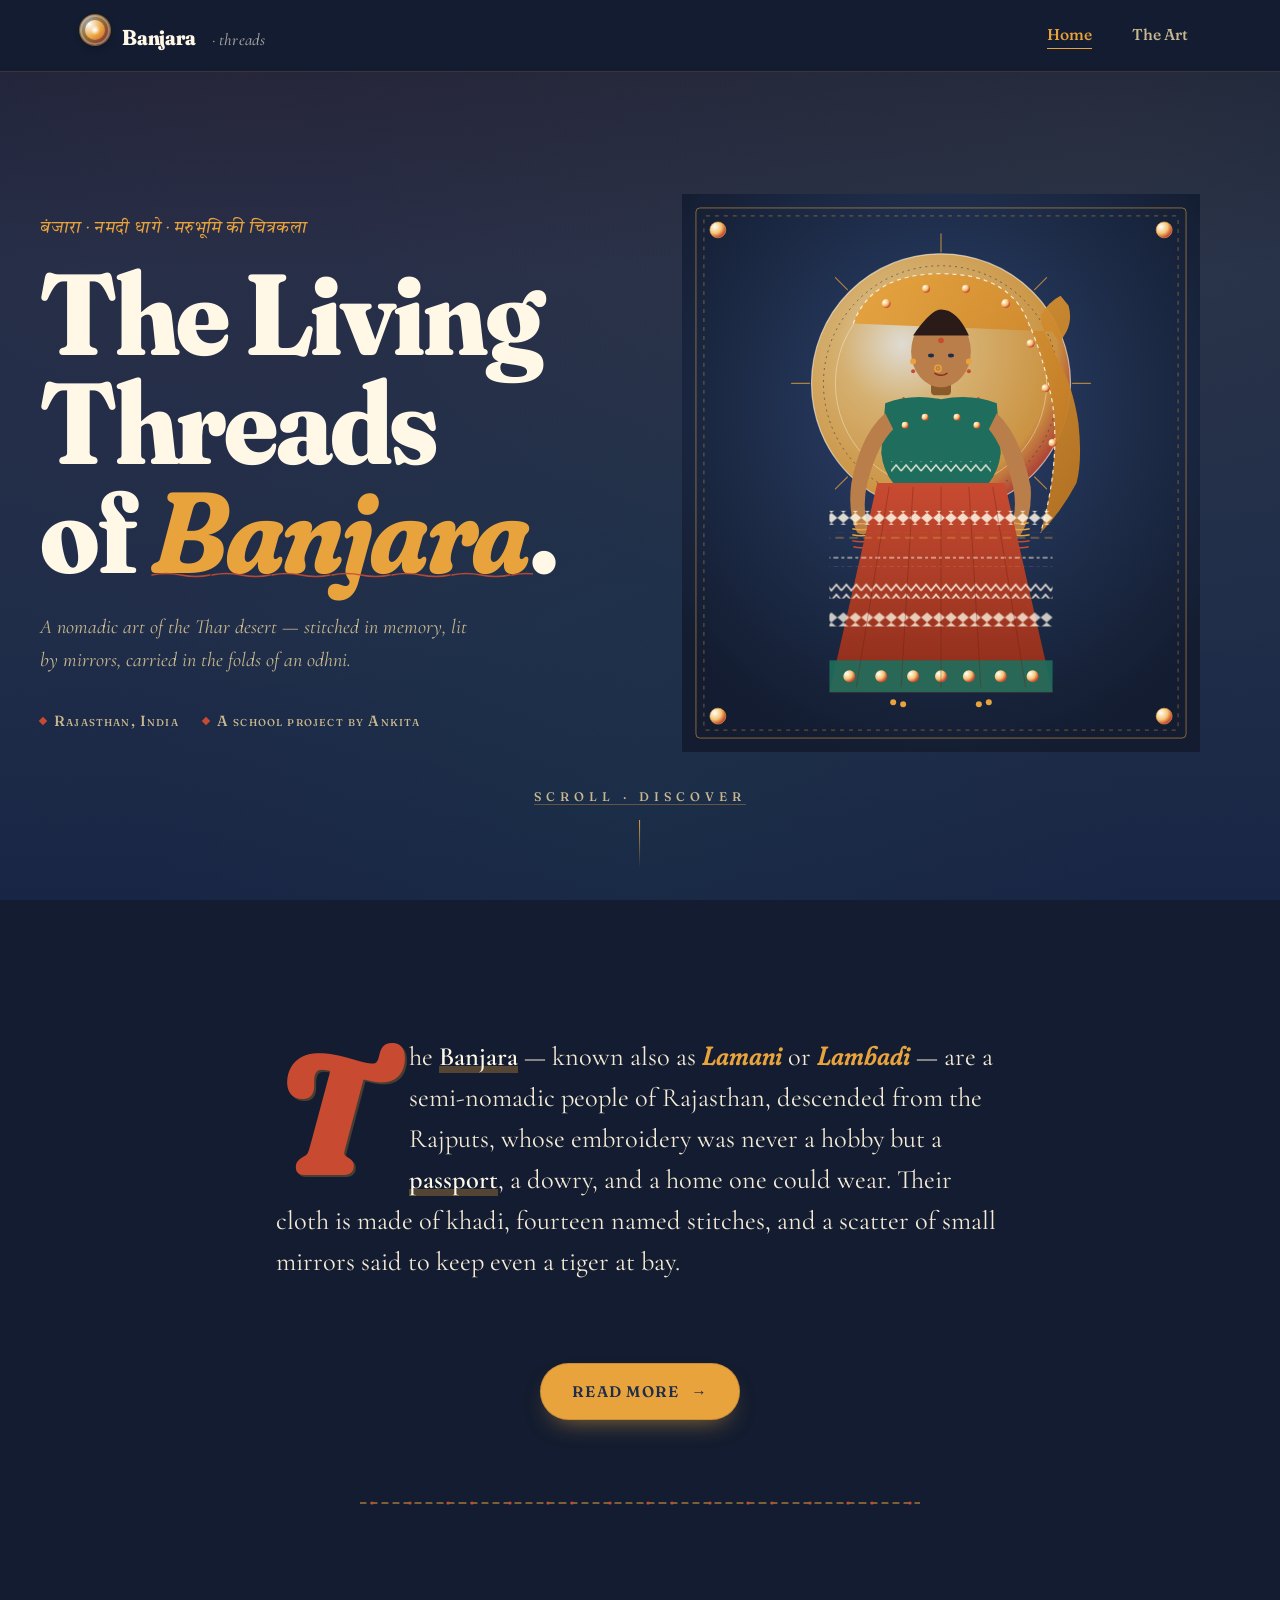
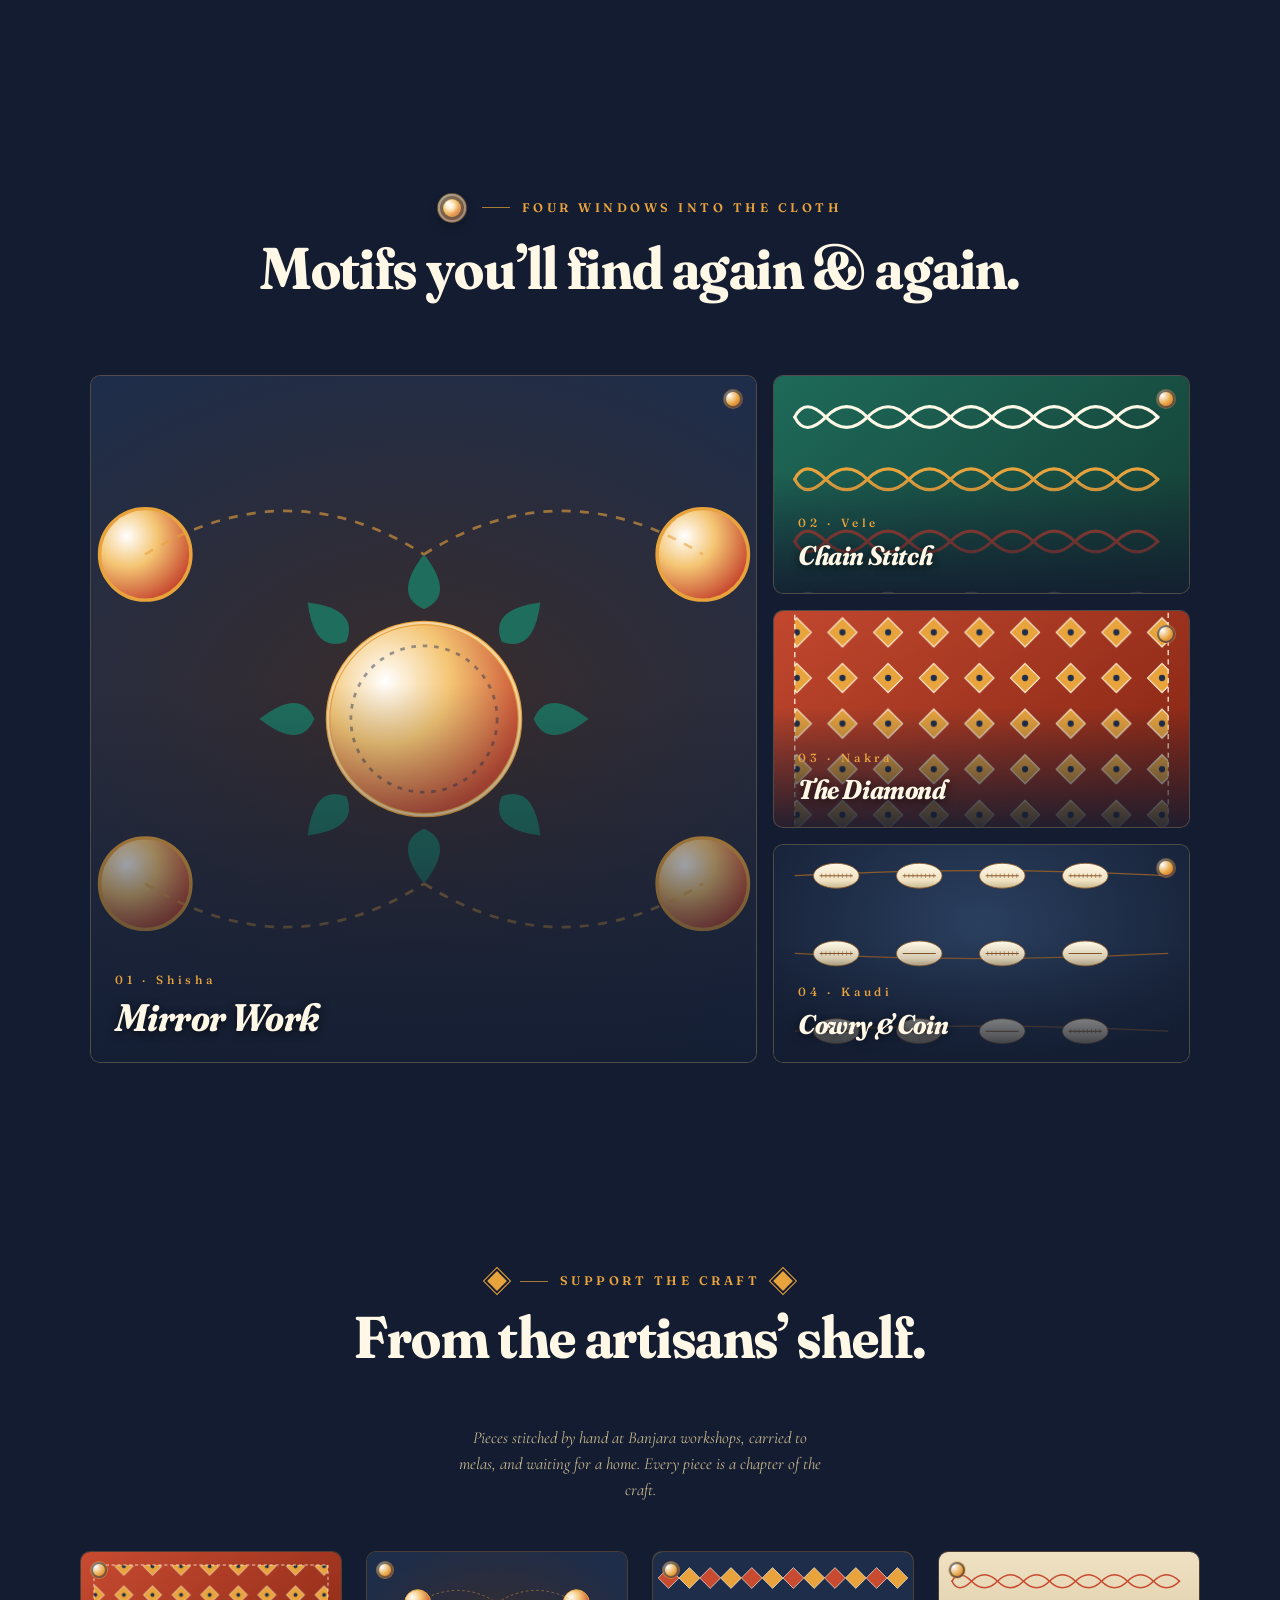
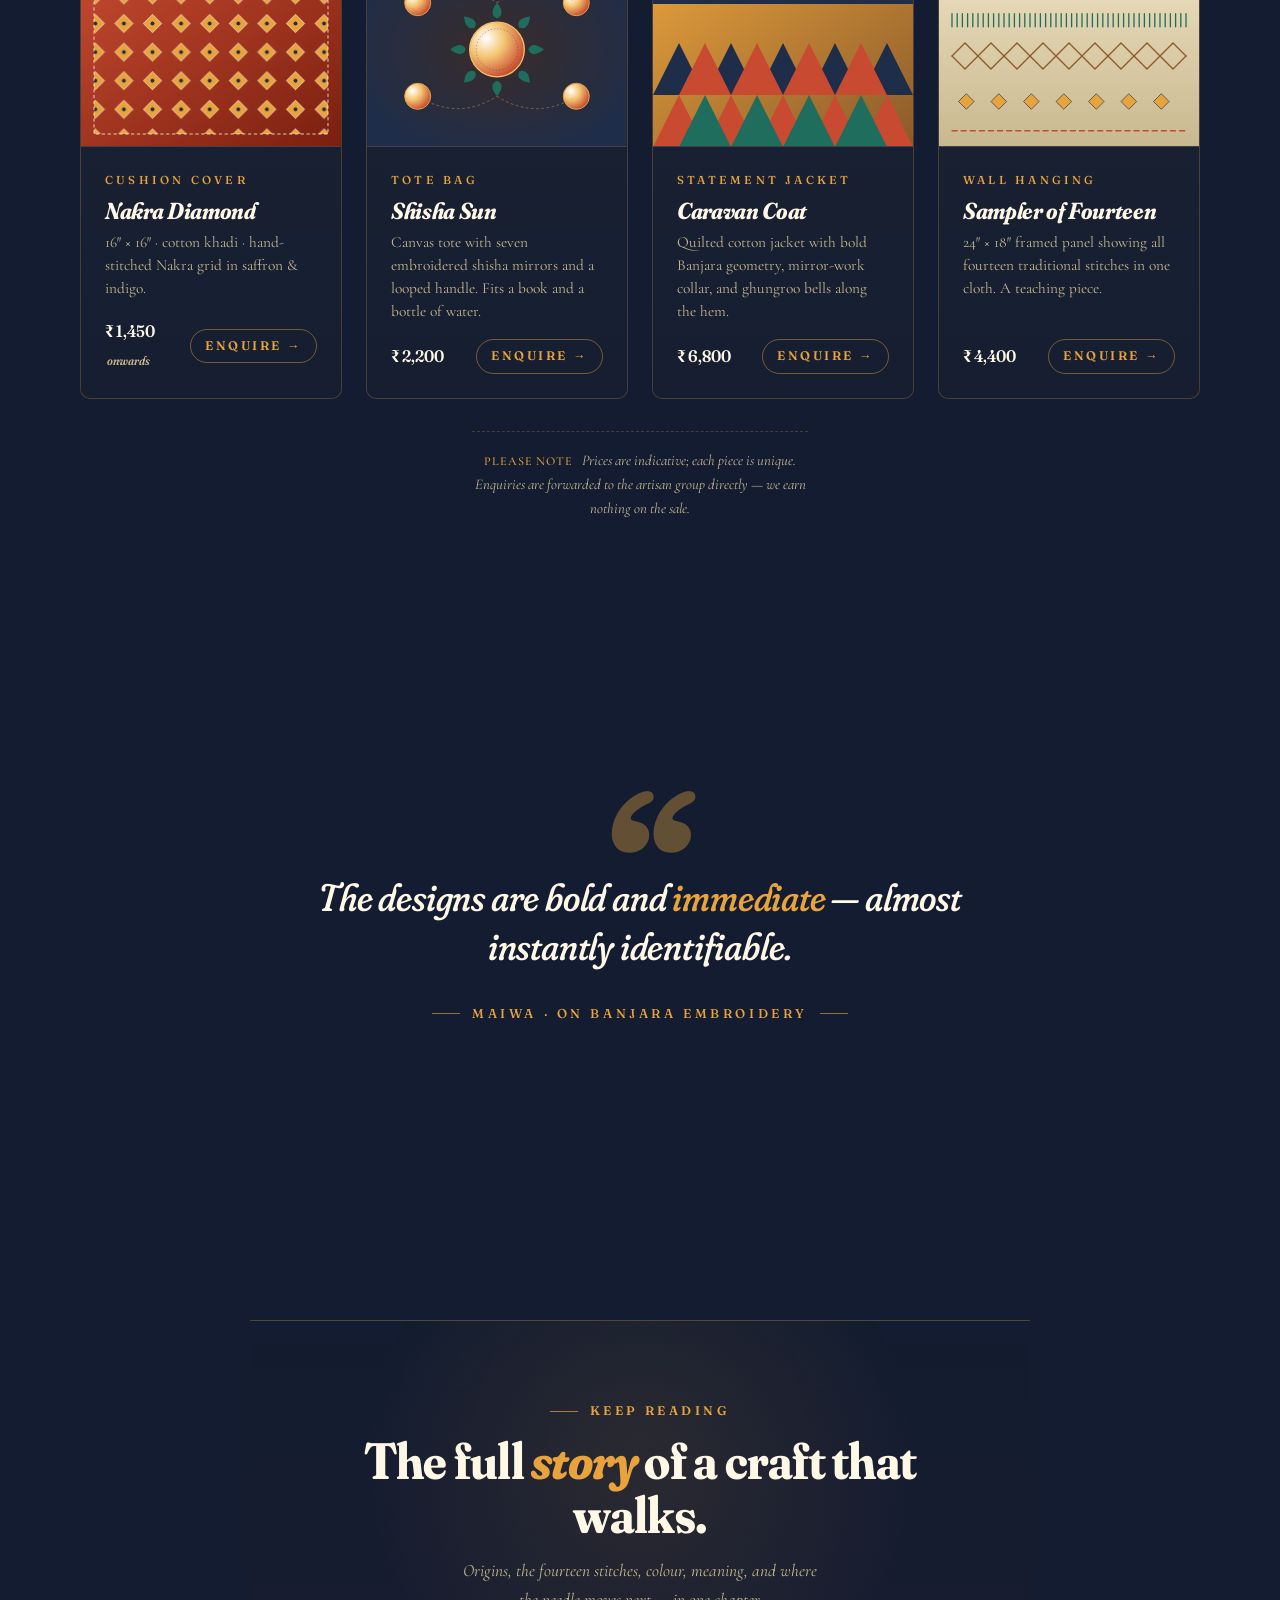
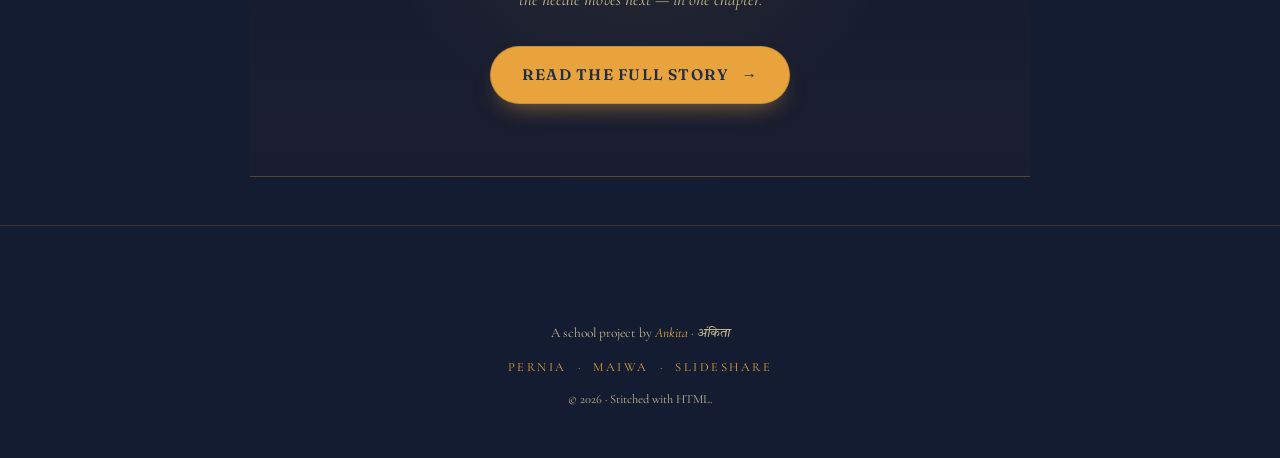
==== index.html @ 88207a47 "Initial Commit after partial project completion" ====
<!DOCTYPE html>
<html lang="en">
<head>
  <meta charset="UTF-8" />
  <meta name="viewport" content="width=device-width, initial-scale=1, viewport-fit=cover" />
  <meta name="description" content="The Living Threads of Banjara — a student study of the traditional embroidery of the nomadic Banjara community of Rajasthan, India." />
  <meta name="theme-color" content="#1e2d4a" />
  <title>The Living Threads of Banjara</title>
  <link rel="preconnect" href="https://fonts.googleapis.com" />
  <link rel="preconnect" href="https://fonts.gstatic.com" crossorigin />
  <link rel="stylesheet" href="styles.css?v=4" />
  <link rel="icon" href="data:image/svg+xml;utf8,<svg xmlns='http://www.w3.org/2000/svg' viewBox='0 0 32 32'><circle cx='16' cy='16' r='14' fill='%23e8a33d' stroke='%23c84b31' stroke-width='2'/><circle cx='13' cy='13' r='3' fill='%23fff8e7'/></svg>" />
</head>
<body>
  <a class="skip-link" href="#main">Skip to content</a>

  <header class="nav" role="banner">
    <div class="container nav__inner">
      <a class="nav__brand" href="index.html" aria-label="Banjara — home">
        <span class="nav__brand-mark" aria-hidden="true"></span>
        <span class="nav__brand-name">Banjara</span><span class="nav__brand-sub">· threads</span>
      </a>
      <ul id="primary-nav" class="nav__list">
        <li><a class="nav__link is-active" href="index.html">Home</a></li>
        <li><a class="nav__link" href="art.html">The Art</a></li>
      </ul>
    </div>
  </header>

  <main id="main">
    <!-- ============== HERO ============== -->
    <section class="hero" aria-labelledby="hero-h1">
      <div class="hero__inner">
        <div class="hero__content">
          <p class="hero__eyebrow hindi">बंजारा · नमदी धागे · मरुभूमि की चित्रकला</p>
          <h1 class="hero__title" id="hero-h1">
            The Living Threads<br/>of <em>Banjara</em>.
          </h1>
          <p class="hero__tagline">
            A nomadic art of the Thar desert &mdash; stitched in memory,
            lit by mirrors, carried in the folds of an odhni.
          </p>
          <div class="hero__meta">
            <span class="hero__meta-item">Rajasthan, India</span>
            <span class="hero__meta-item">A school project by Ankita</span>
          </div>
        </div>
        <figure class="hero__visual" aria-label="A Banjara dancer in traditional ghagra and odhni with mirror-work accents">
          <img src="assets/placeholders/hero-banjara.svg" alt="Stylized illustration of a Banjara woman in traditional dress." width="520" height="560" />
        </figure>
      </div>
      <a class="hero__scroll-cue" href="#lead" aria-label="Scroll to read">
        <span>Scroll · Discover</span>
      </a>
    </section>

    <!-- ============== LEAD PARAGRAPH ============== -->
    <section class="section" id="lead" aria-labelledby="lead-h2">
      <div class="container container--narrow">
        <h2 class="sr-only" id="lead-h2">What is Banjara art?</h2>
        <p class="lead-intro reveal">
          The <strong>Banjara</strong> &mdash; known also as <em>Lamani</em> or
          <em>Lambadi</em> &mdash; are a semi-nomadic people of Rajasthan, descended
          from the Rajputs, whose embroidery was never a hobby but a
          <strong>passport</strong>, a dowry, and a home one could wear. Their cloth is
          made of khadi, fourteen named stitches, and a scatter of small mirrors said
          to keep even a tiger at bay.
        </p>
        <div class="lead-cta reveal" data-reveal-delay="1">
          <a class="btn btn--primary" href="art.html">Read More <span class="btn__arrow">&rarr;</span></a>
        </div>
        <div class="stitch-divider stitch-divider--wide reveal" data-reveal-delay="2" aria-hidden="true"></div>
      </div>
    </section>

    <!-- ============== MOSAIC ============== -->
    <section class="section" aria-labelledby="mosaic-h2">
      <div class="container">
        <div class="section-head reveal" style="text-align:center; margin-inline:auto;">
          <div class="section-head__row" style="justify-content:center;">
            <span class="shisha" aria-hidden="true"></span>
            <span class="kicker">Four windows into the cloth</span>
          </div>
          <h2 id="mosaic-h2" class="display" style="max-width:22ch; margin-inline:auto;">Motifs you&rsquo;ll find again &amp; again.</h2>
        </div>

        <div class="mosaic reveal" data-reveal-delay="1">
          <a class="mosaic__tile mosaic__tile--main" href="art.html#craft" aria-label="Mirror work — read more in The Art">
            <span class="mosaic__corner" aria-hidden="true"></span>
            <img src="assets/placeholders/gallery-mirror.svg" alt="A cluster of shisha mirrors arranged as a flower motif." />
            <div class="mosaic__caption">
              <span class="mosaic__caption-num">01 &middot; Shisha</span>
              <h3 class="mosaic__caption-title">Mirror Work</h3>
            </div>
          </a>
          <a class="mosaic__tile" href="art.html#craft" aria-label="Chain stitch (Vele)">
            <span class="mosaic__corner" aria-hidden="true"></span>
            <img src="assets/placeholders/gallery-chain.svg" alt="Rows of chain stitch in warm colours." />
            <div class="mosaic__caption">
              <span class="mosaic__caption-num">02 &middot; Vele</span>
              <h3 class="mosaic__caption-title">Chain Stitch</h3>
            </div>
          </a>
          <a class="mosaic__tile" href="art.html#craft" aria-label="Nakra diamond">
            <span class="mosaic__corner" aria-hidden="true"></span>
            <img src="assets/placeholders/gallery-nakra.svg" alt="Grid of small diamonds forming the Nakra motif." />
            <div class="mosaic__caption">
              <span class="mosaic__caption-num">03 &middot; Nakra</span>
              <h3 class="mosaic__caption-title">The Diamond</h3>
            </div>
          </a>
          <a class="mosaic__tile" href="art.html#meaning" aria-label="Cowry shells and coins">
            <span class="mosaic__corner" aria-hidden="true"></span>
            <img src="assets/placeholders/gallery-cowry.svg" alt="Cowry shells stitched onto cloth." />
            <div class="mosaic__caption">
              <span class="mosaic__caption-num">04 &middot; Kaudi</span>
              <h3 class="mosaic__caption-title">Cowry &amp; Coin</h3>
            </div>
          </a>
        </div>
      </div>
    </section>

    <!-- ============== MAKERS' SHELF ============== -->
    <section class="section" aria-labelledby="shelf-h2">
      <div class="container">
        <div class="section-head reveal" style="text-align:center; margin-inline:auto;">
          <div class="section-head__row" style="justify-content:center;">
            <span class="nakra" aria-hidden="true"></span>
            <span class="kicker">Support the craft</span>
            <span class="nakra" aria-hidden="true"></span>
          </div>
          <h2 id="shelf-h2" class="display" style="max-width:22ch; margin-inline:auto;">From the artisans&rsquo; shelf.</h2>
          <p class="section-head__sub">
            Pieces stitched by hand at Banjara workshops, carried to melas, and
            waiting for a home. Every piece is a chapter of the craft.
          </p>
        </div>

        <div class="shelf reveal" data-reveal-delay="1">
          <article class="shelf__item">
            <div class="shelf__media">
              <span class="shelf__mirror" aria-hidden="true"></span>
              <img src="assets/placeholders/gallery-nakra.svg" alt="A field of Nakra diamonds on a terracotta ground." loading="lazy" />
            </div>
            <div class="shelf__body">
              <span class="shelf__tag">Cushion Cover</span>
              <h3 class="shelf__title">Nakra Diamond</h3>
              <p class="shelf__desc">16&Prime; &times; 16&Prime; &middot; cotton khadi &middot; hand-stitched Nakra grid in saffron &amp; indigo.</p>
            </div>
            <div class="shelf__foot">
              <span class="shelf__price">&#8377; 1,450 <em>onwards</em></span>
              <a class="shelf__cta" href="mailto:ankita.garg.banjara@example.com?subject=Enquiry%20%C2%B7%20Cushion%20Cover%20%E2%80%94%20Nakra%20Diamond">Enquire &rarr;</a>
            </div>
          </article>

          <article class="shelf__item">
            <div class="shelf__media">
              <span class="shelf__mirror" aria-hidden="true"></span>
              <img src="assets/placeholders/gallery-mirror.svg" alt="A shisha mirror cluster motif." loading="lazy" />
            </div>
            <div class="shelf__body">
              <span class="shelf__tag">Tote Bag</span>
              <h3 class="shelf__title">Shisha Sun</h3>
              <p class="shelf__desc">Canvas tote with seven embroidered shisha mirrors and a looped handle. Fits a book and a bottle of water.</p>
            </div>
            <div class="shelf__foot">
              <span class="shelf__price">&#8377; 2,200</span>
              <a class="shelf__cta" href="mailto:ankita.garg.banjara@example.com?subject=Enquiry%20%C2%B7%20Tote%20Bag%20%E2%80%94%20Shisha%20Sun">Enquire &rarr;</a>
            </div>
          </article>

          <article class="shelf__item">
            <div class="shelf__media">
              <span class="shelf__mirror" aria-hidden="true"></span>
              <img src="assets/placeholders/gallery-geometry.svg" alt="Interlocking geometric patterns in Banjara colors." loading="lazy" />
            </div>
            <div class="shelf__body">
              <span class="shelf__tag">Statement Jacket</span>
              <h3 class="shelf__title">Caravan Coat</h3>
              <p class="shelf__desc">Quilted cotton jacket with bold Banjara geometry, mirror-work collar, and ghungroo bells along the hem.</p>
            </div>
            <div class="shelf__foot">
              <span class="shelf__price">&#8377; 6,800</span>
              <a class="shelf__cta" href="mailto:ankita.garg.banjara@example.com?subject=Enquiry%20%C2%B7%20Jacket%20%E2%80%94%20Caravan%20Coat">Enquire &rarr;</a>
            </div>
          </article>

          <article class="shelf__item">
            <div class="shelf__media">
              <span class="shelf__mirror" aria-hidden="true"></span>
              <img src="assets/placeholders/gallery-stitches.svg" alt="A sampler of traditional stitches on cream cloth." loading="lazy" />
            </div>
            <div class="shelf__body">
              <span class="shelf__tag">Wall Hanging</span>
              <h3 class="shelf__title">Sampler of Fourteen</h3>
              <p class="shelf__desc">24&Prime; &times; 18&Prime; framed panel showing all fourteen traditional stitches in one cloth. A teaching piece.</p>
            </div>
            <div class="shelf__foot">
              <span class="shelf__price">&#8377; 4,400</span>
              <a class="shelf__cta" href="mailto:ankita.garg.banjara@example.com?subject=Enquiry%20%C2%B7%20Wall%20Hanging%20%E2%80%94%20Sampler%20of%20Fourteen">Enquire &rarr;</a>
            </div>
          </article>
        </div>

        <p class="shelf-note reveal" data-reveal-delay="2">
          <strong>Please note</strong> Prices are indicative; each piece is unique.
          Enquiries are forwarded to the artisan group directly &mdash; we earn nothing
          on the sale.
        </p>
      </div>
    </section>

    <!-- ============== FEATURE QUOTE ============== -->
    <section class="section section--sm" aria-hidden="false">
      <div class="container container--narrow">
        <div class="feature-quote reveal">
          <p class="feature-quote__text">
            The designs are bold and <em>immediate</em> &mdash; almost instantly identifiable.
          </p>
          <span class="feature-quote__cite">Maiwa &middot; on Banjara embroidery</span>
        </div>
      </div>
    </section>

    <!-- ============== CTA BAND ============== -->
    <section aria-labelledby="cta-h2">
      <div class="container container--narrow">
        <div class="cta-band reveal">
          <span class="kicker" style="justify-content:center;">Keep reading</span>
          <h2 id="cta-h2" class="cta-band__title">The full <em>story</em> of a craft that walks.</h2>
          <p class="cta-band__text">
            Origins, the fourteen stitches, colour, meaning, and where the
            needle moves next &mdash; in one chapter.
          </p>
          <a class="btn btn--primary" href="art.html">Read the full story <span class="btn__arrow">&rarr;</span></a>
        </div>
      </div>
    </section>
  </main>

  <!-- ============== FOOTER ============== -->
  <footer class="footer" role="contentinfo">
    <div class="container">
      <div class="footer__bottom" style="flex-direction:column; gap: var(--space-3); border-top:0; padding-top: var(--space-5); text-align:center;">
        <span>
          A school project by <em>Ankita</em> &middot; <span class="hindi">अंकिता</span>
        </span>
        <span style="font-size:.78rem; letter-spacing:.2em; text-transform:uppercase; color: var(--saffron);">
          <a href="https://www.perniaspopupshop.com/encyclopedia/rajasthan/banjara-embroidery" target="_blank" rel="noopener noreferrer" style="text-decoration:none;">Pernia</a>
          &nbsp;·&nbsp;
          <a href="https://maiwa.com/pages/banjara-embroidery" target="_blank" rel="noopener noreferrer" style="text-decoration:none;">Maiwa</a>
          &nbsp;·&nbsp;
          <a href="https://www.slideshare.net/slideshow/banjara-embroidery-of-india-rajasthan/266713068" target="_blank" rel="noopener noreferrer" style="text-decoration:none;">SlideShare</a>
        </span>
        <span style="color: var(--ink-on-dark-muted); font-size:.78rem;">
          &copy; <span data-year>2026</span> &middot; Stitched with HTML.
        </span>
      </div>
    </div>
  </footer>

  <script src="script.js" defer></script>
</body>
</html>
---- styles.css ----
/* ============================================================
   Banjara Art Showcase — Shared Stylesheet
   Aesthetic: Indian textile editorial magazine
   Palette: warm indigo base + terracotta / saffron / emerald / mirror
   Type: Fraunces (display) · Cormorant Garamond (body) · Tiro Devanagari Hindi (accent)
   ============================================================ */

@import url("https://fonts.googleapis.com/css2?family=Fraunces:ital,opsz,wght,SOFT@0,9..144,300..900,0..100;1,9..144,400..900,0..100&family=Cormorant+Garamond:ital,wght@0,400;0,500;0,600;0,700;1,400;1,500&family=Tiro+Devanagari+Hindi:ital@0;1&display=swap");

/* ---------- 1. Design tokens ---------- */
:root {
  /* Palette */
  --ink-indigo: #1e2d4a;
  --ink-indigo-deep: #131c30;
  --ink-brown: #3a1f1a;
  --paper: #f4ead5;
  --paper-warm: #efe1c2;
  --paper-faded: #d9cca9;
  --terracotta: #c84b31;
  --terracotta-deep: #9e3521;
  --saffron: #e8a33d;
  --saffron-soft: #f4c573;
  --emerald: #1f6e5d;
  --emerald-soft: #3a8d7b;
  --ochre: #8b5a2b;
  --mirror: #fff8e7;
  --mirror-shine: #ffffff;

  /* Text */
  --ink-on-dark: #f4ead5;
  --ink-on-dark-muted: #c8b88f;
  --ink-on-light: #1e2d4a;
  --ink-on-light-muted: #5b6278;

  /* Rhythm */
  --space-1: 0.25rem;
  --space-2: 0.5rem;
  --space-3: 0.75rem;
  --space-4: 1rem;
  --space-5: 1.5rem;
  --space-6: 2rem;
  --space-7: 3rem;
  --space-8: 4.5rem;
  --space-9: 6.5rem;
  --space-10: 9rem;

  /* Radii + shadows */
  --radius-sm: 4px;
  --radius-md: 10px;
  --radius-lg: 22px;
  --shadow-paper: 0 1px 0 rgba(30, 45, 74, 0.08), 0 24px 48px -28px rgba(19, 28, 48, 0.55);
  --shadow-lift: 0 12px 28px -16px rgba(19, 28, 48, 0.8), 0 2px 0 rgba(232, 163, 61, 0.25);

  /* Type scale — editorial, generous */
  --fs-mono: 0.78rem;
  --fs-small: 0.92rem;
  --fs-body: 1.08rem;
  --fs-lead: 1.25rem;
  --fs-h5: 1.15rem;
  --fs-h4: 1.5rem;
  --fs-h3: 2rem;
  --fs-h2: clamp(2.4rem, 4.6vw, 4rem);
  --fs-h1: clamp(3.4rem, 9vw, 8rem);

  /* Motion */
  --ease-out: cubic-bezier(0.2, 0.7, 0.2, 1);
  --ease-in-out: cubic-bezier(0.65, 0, 0.35, 1);

  --nav-h: 72px;
}

/* ---------- 2. Reset + base ---------- */
*, *::before, *::after { box-sizing: border-box; }

html {
  scroll-behavior: smooth;
  scroll-padding-top: calc(var(--nav-h) + 16px);
  -webkit-font-smoothing: antialiased;
  -moz-osx-font-smoothing: grayscale;
  text-rendering: optimizeLegibility;
}

body {
  margin: 0;
  font-family: "Cormorant Garamond", "Iowan Old Style", Georgia, serif;
  font-size: var(--fs-body);
  line-height: 1.65;
  color: var(--ink-on-dark);
  background: var(--ink-indigo-deep);
  overflow-x: hidden;
  position: relative;
}

/* Textured paper backdrop using layered gradients + noise via SVG data-uri */
body::before {
  content: "";
  position: fixed;
  inset: 0;
  z-index: -2;
  background:
    radial-gradient(ellipse at 20% 0%, rgba(200, 75, 49, 0.09), transparent 55%),
    radial-gradient(ellipse at 85% 15%, rgba(232, 163, 61, 0.07), transparent 50%),
    radial-gradient(ellipse at 50% 90%, rgba(31, 110, 93, 0.08), transparent 55%),
    linear-gradient(180deg, #141f37 0%, #1e2d4a 30%, #1e2d4a 70%, #182545 100%);
  pointer-events: none;
}

body::after {
  content: "";
  position: fixed;
  inset: 0;
  z-index: -1;
  opacity: 0.55;
  pointer-events: none;
  background-image: url("data:image/svg+xml;utf8,<svg xmlns='http://www.w3.org/2000/svg' width='260' height='260'><filter id='n'><feTurbulence type='fractalNoise' baseFrequency='0.9' numOctaves='2' stitchTiles='stitch'/><feColorMatrix values='0 0 0 0 0.25  0 0 0 0 0.2  0 0 0 0 0.15  0 0 0 0.35 0'/></filter><rect width='100%25' height='100%25' filter='url(%23n)'/></svg>");
  mix-blend-mode: overlay;
}

img, svg { display: block; max-width: 100%; height: auto; }

a {
  color: inherit;
  text-decoration-thickness: 1px;
  text-underline-offset: 3px;
  text-decoration-color: rgba(232, 163, 61, 0.35);
  transition: color 220ms var(--ease-out), text-decoration-color 220ms var(--ease-out);
}
a:hover { color: var(--saffron); text-decoration-color: var(--saffron); }

button { font: inherit; cursor: pointer; border: 0; background: transparent; color: inherit; }

:focus-visible {
  outline: 2px solid var(--saffron);
  outline-offset: 3px;
  border-radius: 2px;
}

::selection { background: var(--saffron); color: var(--ink-indigo); }

/* ---------- 3. Type utilities ---------- */
.display {
  font-family: "Fraunces", "Playfair Display", Georgia, serif;
  font-optical-sizing: auto;
  font-variation-settings: "SOFT" 60, "opsz" 144;
  line-height: 1.02;
  letter-spacing: -0.01em;
  font-weight: 700;
}
.display--italic { font-style: italic; font-variation-settings: "SOFT" 100, "opsz" 144; }

.hindi {
  font-family: "Tiro Devanagari Hindi", "Cormorant Garamond", serif;
  font-style: italic;
  font-weight: 400;
}

.kicker {
  font-family: "Fraunces", serif;
  font-variation-settings: "SOFT" 20, "opsz" 20, "wght" 600;
  font-size: var(--fs-mono);
  letter-spacing: 0.28em;
  text-transform: uppercase;
  color: var(--saffron);
  display: inline-flex;
  align-items: center;
  gap: var(--space-3);
}
.kicker::before {
  content: "";
  display: inline-block;
  width: 28px;
  height: 1px;
  background: currentColor;
  opacity: 0.7;
}

.lead {
  font-size: var(--fs-lead);
  line-height: 1.55;
  color: var(--ink-on-dark);
  font-weight: 400;
  font-style: italic;
}

h1, h2, h3, h4, h5 {
  font-family: "Fraunces", serif;
  font-optical-sizing: auto;
  font-variation-settings: "SOFT" 60, "opsz" 144;
  font-weight: 700;
  line-height: 1.08;
  margin: 0 0 0.5em;
  letter-spacing: -0.015em;
  color: var(--mirror);
}
h1 { font-size: var(--fs-h1); }
h2 { font-size: var(--fs-h2); }
h3 { font-size: var(--fs-h3); }
h4 { font-size: var(--fs-h4); font-weight: 600; letter-spacing: 0; }
h5 { font-size: var(--fs-h5); font-weight: 600; font-style: italic; color: var(--saffron); }

p { margin: 0 0 1em; }
p + p { text-indent: 0; }

/* Drop cap for first paragraph of prose */
.prose > p:first-of-type::first-letter {
  font-family: "Fraunces", serif;
  font-variation-settings: "SOFT" 100, "opsz" 144, "wght" 900;
  font-size: 4.6em;
  float: left;
  line-height: 0.88;
  padding: 0.06em 0.12em 0 0;
  color: var(--terracotta);
}

blockquote {
  margin: var(--space-6) 0;
  padding: var(--space-4) var(--space-6);
  border-left: 2px solid var(--saffron);
  font-family: "Fraunces", serif;
  font-style: italic;
  font-variation-settings: "SOFT" 100, "opsz" 144;
  font-size: var(--fs-lead);
  color: var(--mirror);
}

/* ---------- 4. Layout primitives ---------- */
.container {
  width: 100%;
  max-width: 1200px;
  margin: 0 auto;
  padding: 0 clamp(1.25rem, 4vw, 2.5rem);
}
.container--narrow { max-width: 860px; }
.container--wide { max-width: 1380px; }

.section {
  padding: var(--space-9) 0;
  position: relative;
}
.section--lg { padding: var(--space-10) 0; }
.section--sm { padding: var(--space-8) 0; }

.grid {
  display: grid;
  gap: var(--space-6);
}
.grid-2 { grid-template-columns: repeat(2, 1fr); }
.grid-3 { grid-template-columns: repeat(3, 1fr); }
.grid-4 { grid-template-columns: repeat(4, 1fr); }

/* ---------- 5. Navigation ---------- */
.nav {
  position: fixed;
  top: 0; left: 0; right: 0;
  height: var(--nav-h);
  z-index: 80;
  display: flex;
  align-items: center;
  background: #131c30;
  border-bottom: 1px solid rgba(232, 163, 61, 0.18);
  transition: border-color 260ms var(--ease-out), box-shadow 260ms var(--ease-out);
}
.nav.is-scrolled {
  border-bottom-color: rgba(232, 163, 61, 0.32);
  box-shadow: 0 6px 18px -10px rgba(0, 0, 0, 0.6);
}
.nav__brand, .nav__list { white-space: nowrap; }

.nav__inner {
  display: flex;
  align-items: center;
  justify-content: space-between;
  gap: var(--space-5);
  width: 100%;
}

.nav__brand {
  display: inline-flex;
  align-items: baseline;
  gap: var(--space-3);
  text-decoration: none;
  color: var(--mirror);
  font-size: 1.35rem;
}
.nav__brand-name {
  font-family: "Fraunces", "Playfair Display", Georgia, serif;
  font-variation-settings: "SOFT" 60, "opsz" 144, "wght" 800;
  font-weight: 800;
  letter-spacing: -0.01em;
}
.nav__brand-sub {
  font-family: "Cormorant Garamond", "Iowan Old Style", Georgia, serif;
  font-style: italic;
  font-weight: 500;
  font-size: 0.78em;
  opacity: 0.6;
  letter-spacing: 0.01em;
  margin-left: 0.25em;
}
@media (max-width: 640px) {
  :root { --nav-h: 60px; }
  .nav__brand-sub { display: none; }
  .nav__brand { font-size: 1.1rem; gap: var(--space-2); }
  .nav__brand-mark { width: 24px; height: 24px; }
  .nav__list { gap: var(--space-2); }
  .nav__link { padding: var(--space-2); font-size: 0.9rem; }
}
.nav__brand-mark {
  width: 30px; height: 30px;
  border-radius: 50%;
  background: radial-gradient(circle at 30% 30%, var(--mirror-shine) 0%, var(--saffron) 45%, var(--terracotta) 80%);
  box-shadow:
    inset 0 0 0 2px rgba(255, 248, 231, 0.3),
    inset 0 0 0 5px rgba(19, 28, 48, 0.4),
    0 0 0 1px rgba(232, 163, 61, 0.5),
    0 4px 10px -4px rgba(0, 0, 0, 0.5);
  position: relative;
}
.nav__brand-mark::after {
  content: "";
  position: absolute;
  inset: 10px;
  border-radius: 50%;
  background: radial-gradient(circle, var(--mirror-shine), transparent 70%);
}

.nav__list {
  list-style: none;
  margin: 0;
  padding: 0;
  display: flex;
  gap: var(--space-4);
  align-items: center;
}
.nav__link {
  position: relative;
  padding: var(--space-2) var(--space-3);
  font-family: "Fraunces", serif;
  font-variation-settings: "SOFT" 30, "opsz" 20, "wght" 500;
  font-size: 0.98rem;
  color: var(--ink-on-dark-muted);
  text-decoration: none;
  transition: color 220ms var(--ease-out);
}
.nav__link::after {
  content: "";
  position: absolute;
  left: 12px; right: 12px; bottom: 3px;
  height: 1px;
  background: currentColor;
  transform: scaleX(0);
  transform-origin: left;
  transition: transform 260ms var(--ease-out);
}
.nav__link:hover, .nav__link.is-active { color: var(--mirror); }
.nav__link:hover::after, .nav__link.is-active::after { transform: scaleX(1); }
.nav__link.is-active {
  color: var(--saffron);
}

/* Hamburger (hidden — nav is simple with 2 links) */
.nav__toggle { display: none !important; }

@media (max-width: 520px) {
  .nav__link { padding: var(--space-2); font-size: 0.92rem; }
  .nav__brand { font-size: 1.15rem; }
}

/* ---------- 6. Ornaments ---------- */

/* Running-stitch divider */
.stitch-divider {
  display: block;
  height: 22px;
  width: 100%;
  background-image: url("data:image/svg+xml;utf8,<svg xmlns='http://www.w3.org/2000/svg' height='22' width='100'><g fill='none' stroke='%23e8a33d' stroke-width='1.2' stroke-dasharray='6 5' stroke-linecap='round'><path d='M0 11 H 100'/></g><g fill='%23c84b31'><circle cx='12' cy='11' r='1.6'/><circle cx='50' cy='11' r='1.6'/><circle cx='88' cy='11' r='1.6'/></g></svg>");
  background-repeat: repeat-x;
  background-size: 100px 22px;
  opacity: 0.75;
  margin: var(--space-6) 0;
}

/* Shisha (mirror) decorative dingbat, use as block with ::before or standalone */
.shisha {
  --size: 44px;
  width: var(--size);
  height: var(--size);
  display: inline-block;
  border-radius: 50%;
  background:
    radial-gradient(circle at 32% 30%, var(--mirror-shine) 0%, var(--saffron-soft) 35%, var(--terracotta) 78%, var(--terracotta-deep) 100%);
  box-shadow:
    inset 0 0 0 2px rgba(255, 248, 231, 0.35),
    inset 0 0 0 5px rgba(30, 45, 74, 0.55),
    inset 0 0 0 6px rgba(232, 163, 61, 0.6),
    0 0 0 1px rgba(232, 163, 61, 0.4),
    0 6px 14px -6px rgba(0, 0, 0, 0.55);
  position: relative;
  flex: none;
}
.shisha::after {
  content: "";
  position: absolute;
  inset: 28%;
  border-radius: 50%;
  background: radial-gradient(circle at 40% 35%, var(--mirror-shine), transparent 65%);
  opacity: 0.9;
}

/* Nakra diamond */
.nakra {
  --size: 14px;
  width: var(--size);
  height: var(--size);
  background: var(--saffron);
  transform: rotate(45deg);
  box-shadow: 0 0 0 2px var(--ink-indigo-deep), 0 0 0 3px var(--saffron);
  display: inline-block;
}

/* Section header block */
.section-head {
  display: grid;
  gap: var(--space-4);
  max-width: 760px;
  margin-bottom: var(--space-7);
}
.section-head__row {
  display: flex;
  align-items: center;
  gap: var(--space-4);
}
.section-head__row .shisha { --size: 28px; }

/* ---------- 7. Hero ---------- */
.hero {
  min-height: 100vh;
  min-height: 100svh;
  padding: calc(var(--nav-h) + var(--space-7)) 0 var(--space-8);
  display: grid;
  place-items: center;
  position: relative;
  overflow: hidden;
}
.hero__inner {
  display: grid;
  grid-template-columns: 1.1fr 0.9fr;
  gap: var(--space-7);
  align-items: center;
  width: 100%;
  max-width: 1320px;
  padding: 0 clamp(1.25rem, 4vw, 2.5rem);
}
.hero__content { position: relative; z-index: 2; }
.hero__eyebrow {
  font-family: "Tiro Devanagari Hindi", "Cormorant Garamond", serif;
  font-style: italic;
  color: var(--saffron);
  font-size: 1.05rem;
  margin-bottom: var(--space-4);
  letter-spacing: 0.03em;
}
.hero__title {
  font-size: var(--fs-h1);
  font-weight: 800;
  line-height: 0.95;
  margin: 0 0 var(--space-5);
  letter-spacing: -0.02em;
  color: var(--mirror);
}
.hero__title em {
  font-style: italic;
  font-variation-settings: "SOFT" 100, "opsz" 144, "wght" 700;
  color: var(--saffron);
  position: relative;
  display: inline-block;
}
.hero__title em::after {
  content: "";
  position: absolute;
  left: 0; right: -4px; bottom: 0.08em;
  height: 6px;
  background-image: url("data:image/svg+xml;utf8,<svg xmlns='http://www.w3.org/2000/svg' height='6' width='60'><path d='M1 3 Q 15 0 30 3 T 59 3' stroke='%23c84b31' stroke-width='1.5' fill='none' stroke-linecap='round'/></svg>");
  background-repeat: repeat-x;
  background-size: 60px 6px;
  opacity: 0.9;
}
.hero__tagline {
  font-size: var(--fs-lead);
  color: var(--ink-on-dark-muted);
  max-width: 48ch;
  font-style: italic;
  margin-bottom: var(--space-6);
}
.hero__meta {
  display: flex;
  flex-wrap: wrap;
  gap: var(--space-5);
  font-size: 0.92rem;
  color: var(--ink-on-dark-muted);
  font-variant: small-caps;
  letter-spacing: 0.08em;
  font-family: "Fraunces", serif;
  font-variation-settings: "SOFT" 20, "opsz" 20, "wght" 500;
}
.hero__meta-item {
  display: inline-flex;
  align-items: center;
  gap: var(--space-2);
}
.hero__meta-item::before {
  content: "";
  width: 6px; height: 6px;
  background: var(--terracotta);
  transform: rotate(45deg);
  display: inline-block;
}

.hero__visual {
  position: relative;
  aspect-ratio: 1 / 1.08;
  width: 100%;
  max-width: 520px;
  justify-self: end;
}
.hero__visual svg {
  width: 100%;
  height: 100%;
  filter: drop-shadow(0 30px 45px rgba(0, 0, 0, 0.55));
  animation: floatIn 1.4s var(--ease-out) 0.2s both;
}
@keyframes floatIn {
  from { opacity: 0; transform: translateY(22px) scale(0.98); }
  to   { opacity: 1; transform: translateY(0) scale(1); }
}

.hero__scroll-cue {
  position: absolute;
  bottom: var(--space-6);
  left: 50%;
  transform: translateX(-50%);
  font-size: var(--fs-mono);
  letter-spacing: 0.4em;
  text-transform: uppercase;
  color: var(--ink-on-dark-muted);
  display: inline-flex;
  flex-direction: column;
  align-items: center;
  gap: var(--space-3);
  font-family: "Fraunces", serif;
  font-variation-settings: "SOFT" 20, "opsz" 20, "wght" 500;
}
.hero__scroll-cue::after {
  content: "";
  width: 1px;
  height: 48px;
  background: linear-gradient(var(--saffron), transparent);
  animation: scrollPulse 2s var(--ease-in-out) infinite;
}
@keyframes scrollPulse {
  0% { transform: scaleY(0); transform-origin: top; }
  50% { transform: scaleY(1); transform-origin: top; }
  51% { transform: scaleY(1); transform-origin: bottom; }
  100% { transform: scaleY(0); transform-origin: bottom; }
}

@media (max-width: 900px) {
  .hero__inner { grid-template-columns: 1fr; gap: var(--space-6); }
  .hero__visual { max-width: 360px; justify-self: center; order: -1; }
}

/* ---------- 8. Intro / prose section ---------- */
.intro {
  position: relative;
}
.intro__grid {
  display: grid;
  grid-template-columns: 1fr 2fr;
  gap: var(--space-7);
  align-items: start;
}
.intro__sidebar {
  position: sticky;
  top: calc(var(--nav-h) + var(--space-5));
  padding: var(--space-5);
  border: 1px solid rgba(232, 163, 61, 0.25);
  border-radius: var(--radius-md);
  background: rgba(19, 28, 48, 0.65);
  backdrop-filter: blur(6px);
  display: grid;
  gap: var(--space-4);
}
.intro__sidebar-row {
  display: flex; gap: var(--space-3);
  align-items: baseline;
  padding-bottom: var(--space-3);
  border-bottom: 1px dashed rgba(244, 234, 213, 0.15);
}
.intro__sidebar-row:last-child { border-bottom: 0; padding-bottom: 0; }
.intro__sidebar-label {
  font-family: "Fraunces", serif;
  font-variation-settings: "SOFT" 20, "opsz" 20, "wght" 600;
  font-size: 0.78rem;
  letter-spacing: 0.22em;
  text-transform: uppercase;
  color: var(--saffron);
  flex: none; width: 80px;
}
.intro__sidebar-value {
  font-family: "Cormorant Garamond", serif;
  font-size: 1.05rem;
  color: var(--mirror);
  font-style: italic;
}

@media (max-width: 900px) {
  .intro__grid { grid-template-columns: 1fr; }
  .intro__sidebar { position: static; }
}

/* ---------- 9. Gallery ---------- */
.gallery {
  display: grid;
  grid-template-columns: repeat(4, 1fr);
  grid-auto-rows: 260px;
  gap: var(--space-4);
}
.gallery__tile {
  position: relative;
  border-radius: var(--radius-md);
  overflow: hidden;
  background: var(--ink-indigo);
  border: 1px solid rgba(232, 163, 61, 0.2);
  isolation: isolate;
  transition: transform 360ms var(--ease-out), box-shadow 360ms var(--ease-out), border-color 360ms;
}
.gallery__tile:hover {
  transform: translateY(-6px);
  box-shadow: var(--shadow-lift);
  border-color: rgba(232, 163, 61, 0.5);
}
.gallery__tile--tall { grid-row: span 2; }
.gallery__tile--wide { grid-column: span 2; }

.gallery__tile svg {
  position: absolute;
  inset: 0;
  width: 100%; height: 100%;
}
.gallery__caption {
  position: absolute;
  left: var(--space-4); bottom: var(--space-4); right: var(--space-4);
  display: flex; justify-content: space-between; align-items: end;
  color: var(--mirror);
  z-index: 2;
  pointer-events: none;
}
.gallery__caption-title {
  font-family: "Fraunces", serif;
  font-variation-settings: "SOFT" 60, "opsz" 144, "wght" 700;
  font-style: italic;
  font-size: 1.3rem;
  line-height: 1.05;
  text-shadow: 0 2px 6px rgba(0, 0, 0, 0.6);
}
.gallery__caption-num {
  font-family: "Fraunces", serif;
  font-variation-settings: "SOFT" 20, "opsz" 20, "wght" 500;
  font-size: 0.78rem;
  letter-spacing: 0.28em;
  color: var(--saffron);
}
.gallery__tile::after {
  content: "";
  position: absolute;
  inset: 0;
  background: linear-gradient(180deg, transparent 40%, rgba(19, 28, 48, 0.85) 100%);
  z-index: 1;
}

@media (max-width: 1024px) {
  .gallery { grid-template-columns: repeat(3, 1fr); }
}
@media (max-width: 640px) {
  .gallery { grid-template-columns: repeat(2, 1fr); grid-auto-rows: 200px; }
  .gallery__tile--wide { grid-column: span 2; }
  .gallery__tile--tall { grid-row: span 1; }
}

/* ---------- 10. Article cards ---------- */
.articles {
  display: grid;
  gap: var(--space-6);
}
.article-card {
  display: grid;
  grid-template-columns: 200px 1fr auto;
  gap: var(--space-6);
  align-items: center;
  padding: var(--space-5) 0;
  border-top: 1px solid rgba(232, 163, 61, 0.25);
  text-decoration: none;
  color: inherit;
  transition: background 240ms var(--ease-out), padding 240ms;
  position: relative;
}
.article-card:last-child { border-bottom: 1px solid rgba(232, 163, 61, 0.25); }
.article-card:hover {
  background: linear-gradient(90deg, rgba(232, 163, 61, 0.06), transparent 70%);
  padding-left: var(--space-4);
}
.article-card__thumb {
  width: 200px; height: 140px;
  overflow: hidden;
  border-radius: var(--radius-md);
  border: 1px solid rgba(232, 163, 61, 0.3);
  background: var(--ink-indigo);
}
.article-card__thumb svg { width: 100%; height: 100%; }
.article-card__meta {
  font-family: "Fraunces", serif;
  font-variation-settings: "SOFT" 20, "opsz" 20, "wght" 500;
  font-size: var(--fs-mono);
  letter-spacing: 0.22em;
  text-transform: uppercase;
  color: var(--saffron);
  margin-bottom: var(--space-3);
  display: flex; gap: var(--space-4);
}
.article-card__title {
  font-family: "Fraunces", serif;
  font-variation-settings: "SOFT" 60, "opsz" 144, "wght" 700;
  font-size: 1.75rem;
  line-height: 1.1;
  margin: 0 0 var(--space-3);
  color: var(--mirror);
  max-width: 26ch;
}
.article-card__excerpt {
  color: var(--ink-on-dark-muted);
  font-size: 1.02rem;
  max-width: 54ch;
  margin: 0;
}
.article-card__cta {
  font-family: "Fraunces", serif;
  font-variation-settings: "SOFT" 20, "opsz" 20, "wght" 600;
  font-size: 0.88rem;
  letter-spacing: 0.16em;
  text-transform: uppercase;
  color: var(--saffron);
  white-space: nowrap;
  transition: transform 260ms var(--ease-out);
}
.article-card:hover .article-card__cta { transform: translateX(6px); color: var(--mirror); }

@media (max-width: 820px) {
  .article-card { grid-template-columns: 1fr; grid-template-rows: auto auto auto; }
  .article-card__thumb { width: 100%; height: 180px; }
  .article-card__cta { justify-self: start; }
}

/* ---------- 11. Buttons ---------- */
.btn {
  display: inline-flex;
  align-items: center;
  gap: var(--space-3);
  padding: var(--space-4) var(--space-6);
  font-family: "Fraunces", serif;
  font-variation-settings: "SOFT" 20, "opsz" 20, "wght" 600;
  font-size: 0.96rem;
  letter-spacing: 0.08em;
  text-transform: uppercase;
  text-decoration: none;
  border-radius: 999px;
  transition: transform 260ms var(--ease-out), background 260ms, color 260ms, box-shadow 260ms;
  position: relative;
  overflow: hidden;
}
.btn--primary {
  background: var(--saffron);
  color: var(--ink-indigo);
  box-shadow: 0 12px 24px -12px rgba(232, 163, 61, 0.6), inset 0 0 0 1px rgba(19, 28, 48, 0.15);
}
.btn--primary:hover {
  background: var(--mirror);
  transform: translateY(-2px);
  box-shadow: 0 18px 28px -14px rgba(244, 234, 213, 0.6);
}
.btn--ghost {
  color: var(--mirror);
  border: 1px solid rgba(232, 163, 61, 0.6);
  background: transparent;
}
.btn--ghost:hover {
  background: rgba(232, 163, 61, 0.15);
  border-color: var(--saffron);
  transform: translateY(-2px);
}
.btn__arrow { transition: transform 260ms var(--ease-out); }
.btn:hover .btn__arrow { transform: translateX(4px); }

/* ---------- 12. Artisans teaser banner ---------- */
.teaser {
  display: grid;
  grid-template-columns: 1fr auto;
  gap: var(--space-6);
  align-items: center;
  padding: var(--space-7);
  border-radius: var(--radius-lg);
  background:
    radial-gradient(circle at 85% 30%, rgba(232, 163, 61, 0.18), transparent 55%),
    linear-gradient(135deg, #2a1a18 0%, #3a1f1a 100%);
  border: 1px solid rgba(232, 163, 61, 0.28);
  position: relative;
  overflow: hidden;
}
.teaser::before {
  content: "";
  position: absolute;
  inset: 8px;
  border-radius: calc(var(--radius-lg) - 6px);
  border: 1px dashed rgba(232, 163, 61, 0.35);
  pointer-events: none;
}
.teaser__title {
  font-size: clamp(1.6rem, 3.2vw, 2.4rem);
  margin: 0 0 var(--space-3);
  color: var(--mirror);
  max-width: 22ch;
}
.teaser__text {
  color: var(--ink-on-dark-muted);
  margin: 0;
  max-width: 48ch;
  font-style: italic;
  font-size: 1.08rem;
}
@media (max-width: 720px) {
  .teaser { grid-template-columns: 1fr; }
}

/* ---------- 13. Footer ---------- */
.footer {
  padding: var(--space-8) 0 var(--space-7);
  border-top: 1px solid rgba(232, 163, 61, 0.18);
  margin-top: var(--space-7);
  color: var(--ink-on-dark-muted);
  font-size: 0.94rem;
}
.footer__grid {
  display: grid;
  grid-template-columns: 1.2fr 1fr 1fr;
  gap: var(--space-6);
  margin-bottom: var(--space-6);
}
.footer__title {
  font-family: "Fraunces", serif;
  font-variation-settings: "SOFT" 20, "opsz" 20, "wght" 600;
  font-size: 0.78rem;
  letter-spacing: 0.24em;
  text-transform: uppercase;
  color: var(--saffron);
  margin: 0 0 var(--space-3);
}
.footer__list {
  list-style: none;
  padding: 0; margin: 0;
  display: grid;
  gap: var(--space-2);
}
.footer__list a { text-decoration: none; }
.footer__bottom {
  display: flex;
  justify-content: space-between;
  align-items: center;
  flex-wrap: wrap;
  gap: var(--space-3);
  padding-top: var(--space-5);
  border-top: 1px dashed rgba(244, 234, 213, 0.14);
  font-size: 0.84rem;
  color: var(--ink-on-dark-muted);
}
.footer__bottom em { color: var(--saffron); font-style: italic; }
@media (max-width: 720px) {
  .footer__grid { grid-template-columns: 1fr; }
}

/* ---------- 14. Article page layout ---------- */
.page-hero {
  padding: calc(var(--nav-h) + var(--space-8)) 0 var(--space-7);
  text-align: left;
  border-bottom: 1px solid rgba(232, 163, 61, 0.25);
  position: relative;
  overflow: hidden;
}
.page-hero__bg {
  position: absolute;
  inset: 0;
  opacity: 0.12;
  pointer-events: none;
  z-index: 0;
}
.page-hero__inner { position: relative; z-index: 1; }
.page-hero__title {
  font-size: var(--fs-h1);
  max-width: 16ch;
  margin: 0 0 var(--space-4);
  font-weight: 800;
}
.page-hero__title em {
  font-style: italic;
  color: var(--saffron);
  font-variation-settings: "SOFT" 100, "opsz" 144, "wght" 700;
}
.page-hero__lead {
  font-size: var(--fs-lead);
  max-width: 60ch;
  color: var(--ink-on-dark-muted);
  font-style: italic;
}

.toc {
  display: flex; flex-wrap: wrap;
  gap: var(--space-2) var(--space-3);
  margin-top: var(--space-6);
  font-family: "Fraunces", serif;
  font-variation-settings: "SOFT" 20, "opsz" 20, "wght" 500;
  font-size: 0.86rem;
  color: var(--ink-on-dark-muted);
}
.toc a {
  text-decoration: none;
  padding: 4px 12px;
  border: 1px solid rgba(232, 163, 61, 0.3);
  border-radius: 999px;
  transition: background 240ms, color 240ms, border-color 240ms;
}
.toc a:hover { background: var(--saffron); color: var(--ink-indigo); border-color: var(--saffron); }

.prose-section {
  padding: var(--space-9) 0;
  border-bottom: 1px solid rgba(244, 234, 213, 0.1);
}
.prose-section:last-of-type { border-bottom: 0; }
.prose-section__inner {
  display: grid;
  grid-template-columns: minmax(140px, 220px) minmax(0, 1fr);
  gap: var(--space-7);
  align-items: start;
}
.prose-section__marker {
  display: grid;
  gap: var(--space-3);
  padding-right: var(--space-5);
  position: sticky;
  top: calc(var(--nav-h) + var(--space-4));
}
.prose-section__num {
  font-family: "Fraunces", serif;
  font-variation-settings: "SOFT" 100, "opsz" 144, "wght" 900;
  font-style: italic;
  font-size: 3.2rem;
  line-height: 0.9;
  color: var(--terracotta);
}
.prose-section__kicker {
  font-family: "Fraunces", serif;
  font-variation-settings: "SOFT" 20, "opsz" 20, "wght" 600;
  font-size: 0.78rem;
  letter-spacing: 0.26em;
  text-transform: uppercase;
  color: var(--saffron);
}
.prose-section__body h2 {
  font-size: var(--fs-h2);
  max-width: 20ch;
  margin-top: 0;
}
.prose-section__body p {
  max-width: 60ch;
  color: var(--ink-on-dark);
  font-size: 1.1rem;
}
.prose-section__body p + p { margin-top: var(--space-3); }
@media (max-width: 820px) {
  .prose-section__inner { grid-template-columns: 1fr; }
  .prose-section__marker { position: static; flex-direction: row; display: flex; align-items: baseline; gap: var(--space-4); }
}

/* 14 stitches grid */
.stitches {
  display: grid;
  grid-template-columns: repeat(auto-fill, minmax(190px, 1fr));
  gap: var(--space-4);
}
.stitch {
  padding: var(--space-5) var(--space-4);
  border: 1px solid rgba(232, 163, 61, 0.25);
  border-radius: var(--radius-md);
  background: linear-gradient(160deg, rgba(232, 163, 61, 0.04), rgba(244, 234, 213, 0.02));
  display: grid;
  gap: var(--space-3);
  position: relative;
  overflow: hidden;
  transition: transform 260ms var(--ease-out), border-color 260ms, background 260ms;
}
.stitch:hover {
  transform: translateY(-4px);
  border-color: var(--saffron);
  background: linear-gradient(160deg, rgba(232, 163, 61, 0.14), rgba(200, 75, 49, 0.08));
}
.stitch__num {
  font-family: "Fraunces", serif;
  font-variation-settings: "SOFT" 100, "opsz" 144, "wght" 800;
  font-size: 0.92rem;
  letter-spacing: 0.14em;
  color: var(--saffron);
  font-style: italic;
}
.stitch__name {
  font-family: "Fraunces", serif;
  font-variation-settings: "SOFT" 60, "opsz" 144, "wght" 700;
  font-size: 1.4rem;
  color: var(--mirror);
  line-height: 1.1;
}
.stitch__desc {
  color: var(--ink-on-dark-muted);
  font-size: 0.98rem;
  line-height: 1.5;
  margin: 0;
}

/* Color swatches */
.swatches {
  display: grid;
  grid-template-columns: repeat(auto-fill, minmax(130px, 1fr));
  gap: var(--space-3);
  margin-top: var(--space-5);
}
.swatch {
  padding: var(--space-4);
  border-radius: var(--radius-md);
  border: 1px solid rgba(244, 234, 213, 0.14);
  display: grid;
  gap: var(--space-3);
}
.swatch__chip {
  aspect-ratio: 1.5 / 1;
  border-radius: var(--radius-sm);
  box-shadow: inset 0 0 0 1px rgba(0, 0, 0, 0.2);
}
.swatch__name {
  font-family: "Fraunces", serif;
  font-variation-settings: "SOFT" 20, "opsz" 20, "wght" 600;
  font-size: 0.8rem;
  letter-spacing: 0.18em;
  text-transform: uppercase;
  color: var(--mirror);
}
.swatch__hex {
  color: var(--ink-on-dark-muted);
  font-size: 0.8rem;
  letter-spacing: 0.1em;
}

/* ---------- 15. Artisans cards ---------- */
.disclosure {
  padding: var(--space-4) var(--space-5);
  border-radius: var(--radius-md);
  background: linear-gradient(90deg, rgba(200, 75, 49, 0.18), rgba(232, 163, 61, 0.12));
  border: 1px dashed rgba(232, 163, 61, 0.5);
  color: var(--mirror);
  font-size: 0.98rem;
  font-style: italic;
  margin-bottom: var(--space-7);
  display: flex;
  gap: var(--space-4);
  align-items: center;
}
.disclosure__badge {
  flex: none;
  padding: 4px 10px;
  font-family: "Fraunces", serif;
  font-variation-settings: "SOFT" 20, "opsz" 20, "wght" 700;
  font-size: 0.72rem;
  letter-spacing: 0.24em;
  text-transform: uppercase;
  background: var(--saffron);
  color: var(--ink-indigo);
  border-radius: 999px;
  font-style: normal;
}

.artisans {
  display: grid;
  grid-template-columns: repeat(3, 1fr);
  gap: var(--space-6);
}
.artisan {
  display: grid;
  gap: var(--space-4);
  padding: var(--space-6);
  border-radius: var(--radius-md);
  background: rgba(19, 28, 48, 0.65);
  border: 1px solid rgba(232, 163, 61, 0.22);
  position: relative;
  overflow: hidden;
  transition: transform 320ms var(--ease-out), border-color 320ms;
}
.artisan:hover { transform: translateY(-6px); border-color: var(--saffron); }
.artisan__portrait {
  aspect-ratio: 1 / 1;
  border-radius: 50%;
  border: 2px solid rgba(232, 163, 61, 0.35);
  overflow: hidden;
  width: 100%;
  max-width: 150px;
  margin-inline: auto;
  box-shadow: 0 10px 24px -12px rgba(0, 0, 0, 0.6), inset 0 0 0 6px rgba(19, 28, 48, 0.7);
}
.artisan__portrait svg { width: 100%; height: 100%; }
.artisan__name {
  text-align: center;
  font-size: 1.55rem;
  margin: 0;
}
.artisan__meta {
  text-align: center;
  color: var(--saffron);
  font-family: "Fraunces", serif;
  font-variation-settings: "SOFT" 20, "opsz" 20, "wght" 500;
  font-size: 0.78rem;
  letter-spacing: 0.2em;
  text-transform: uppercase;
}
.artisan__bio {
  color: var(--ink-on-dark-muted);
  font-size: 1rem;
  text-align: center;
  max-width: 38ch;
  margin-inline: auto;
  font-style: italic;
}
.artisan__cta {
  justify-self: center;
  padding: var(--space-3) var(--space-5);
  font-size: 0.8rem;
  letter-spacing: 0.2em;
}
@media (max-width: 900px) { .artisans { grid-template-columns: repeat(2, 1fr); } }
@media (max-width: 600px) { .artisans { grid-template-columns: 1fr; } }

/* ---------- 16. Coming soon panel ---------- */
.soon {
  min-height: calc(100vh - var(--nav-h));
  display: grid;
  place-items: center;
  padding: calc(var(--nav-h) + var(--space-7)) 0 var(--space-8);
}
.soon__panel {
  max-width: 720px;
  padding: var(--space-8) var(--space-7);
  border-radius: var(--radius-lg);
  background:
    radial-gradient(circle at 25% 20%, rgba(232, 163, 61, 0.14), transparent 55%),
    linear-gradient(150deg, #2a1a18 0%, #1a2440 100%);
  border: 1px solid rgba(232, 163, 61, 0.35);
  text-align: center;
  position: relative;
  overflow: hidden;
}
.soon__panel::before, .soon__panel::after {
  content: "";
  position: absolute;
  border: 1px dashed rgba(232, 163, 61, 0.28);
  border-radius: calc(var(--radius-lg) - 6px);
  pointer-events: none;
}
.soon__panel::before { inset: 10px; }
.soon__panel::after { inset: 22px; border-style: dotted; border-color: rgba(244, 234, 213, 0.1); }
.soon__title {
  font-size: clamp(2.5rem, 6vw, 4rem);
  margin: var(--space-3) 0 var(--space-4);
}
.soon__title em { font-style: italic; color: var(--saffron); }
.soon__text {
  color: var(--ink-on-dark-muted);
  max-width: 48ch;
  margin-inline: auto;
  font-size: 1.08rem;
  font-style: italic;
}
.soon__list {
  list-style: none;
  padding: 0;
  margin: var(--space-6) 0;
  display: grid;
  gap: var(--space-3);
  text-align: left;
}
.soon__list li {
  padding: var(--space-3) var(--space-4);
  border-left: 2px solid var(--saffron);
  background: rgba(244, 234, 213, 0.04);
  display: grid;
  grid-template-columns: auto 1fr;
  gap: var(--space-4);
  align-items: baseline;
}
.soon__list-name {
  font-family: "Fraunces", serif;
  font-variation-settings: "SOFT" 60, "opsz" 144, "wght" 700;
  font-size: 1.1rem;
  color: var(--mirror);
  white-space: nowrap;
}
.soon__list-text { color: var(--ink-on-dark-muted); font-size: 0.98rem; }
.soon__back { margin-top: var(--space-5); }

/* ---------- 17. Reveal-on-scroll ---------- */
.reveal {
  opacity: 0;
  transform: translateY(26px);
  transition: opacity 700ms var(--ease-out), transform 700ms var(--ease-out);
}
.reveal.is-visible { opacity: 1; transform: none; }
.reveal[data-reveal-delay="1"] { transition-delay: 60ms; }
.reveal[data-reveal-delay="2"] { transition-delay: 140ms; }
.reveal[data-reveal-delay="3"] { transition-delay: 220ms; }
.reveal[data-reveal-delay="4"] { transition-delay: 300ms; }

@media (prefers-reduced-motion: reduce) {
  .reveal { opacity: 1; transform: none; transition: none; }
  .hero__visual svg { animation: none; }
  html { scroll-behavior: auto; }
}

/* ---------- 18. Utilities ---------- */
.sr-only {
  position: absolute;
  width: 1px; height: 1px;
  padding: 0; margin: -1px;
  overflow: hidden; clip: rect(0 0 0 0);
  white-space: nowrap; border: 0;
}
.skip-link {
  position: absolute;
  top: -50px; left: 8px;
  padding: 10px 14px;
  background: var(--saffron);
  color: var(--ink-indigo);
  text-decoration: none;
  border-radius: 6px;
  z-index: 100;
  transition: top 200ms var(--ease-out);
}
.skip-link:focus { top: 8px; }

/* Mono-like inline tag */
.tag {
  display: inline-block;
  padding: 2px 8px;
  font-family: "Fraunces", serif;
  font-variation-settings: "SOFT" 20, "opsz" 20, "wght" 500;
  font-size: 0.72rem;
  letter-spacing: 0.2em;
  text-transform: uppercase;
  color: var(--saffron);
  border: 1px solid rgba(232, 163, 61, 0.4);
  border-radius: 999px;
  margin-right: 4px;
  white-space: nowrap;
}

/* References list */
.references {
  list-style: none;
  padding: 0; margin: 0;
  display: grid;
  gap: var(--space-3);
  counter-reset: ref;
}
.references li {
  padding: var(--space-4) var(--space-5);
  background: rgba(244, 234, 213, 0.04);
  border-left: 2px solid var(--terracotta);
  display: grid;
  grid-template-columns: auto 1fr;
  gap: var(--space-4);
  align-items: baseline;
  counter-increment: ref;
}
.references li::before {
  content: counter(ref, decimal-leading-zero);
  font-family: "Fraunces", serif;
  font-variation-settings: "SOFT" 100, "opsz" 144, "wght" 700;
  font-size: 1.3rem;
  color: var(--saffron);
  font-style: italic;
}
.references a {
  color: var(--mirror);
  word-break: break-word;
  text-decoration-color: rgba(232, 163, 61, 0.4);
}

/* Article page footer CTA strip */
.continue {
  margin-top: var(--space-7);
  padding: var(--space-6);
  border: 1px dashed rgba(232, 163, 61, 0.35);
  border-radius: var(--radius-md);
  display: flex;
  justify-content: space-between;
  align-items: center;
  gap: var(--space-4);
  flex-wrap: wrap;
  background: rgba(232, 163, 61, 0.04);
}
.continue__text {
  font-style: italic;
  color: var(--mirror);
  max-width: 42ch;
  margin: 0;
}

/* ---------- 19. Editorial patterns (v2) ---------- */

/* --- 19.1 Lead paragraph with dramatic drop cap --- */
.lead-intro {
  max-width: 56ch;
  margin-inline: auto;
  font-family: "Cormorant Garamond", serif;
  font-size: clamp(1.25rem, 2.2vw, 1.65rem);
  line-height: 1.55;
  color: var(--ink-on-dark);
  padding: var(--space-6) 0;
  position: relative;
}
.lead-intro::first-letter {
  font-family: "Fraunces", serif;
  font-variation-settings: "SOFT" 100, "opsz" 144, "wght" 900;
  font-style: italic;
  font-size: 6.5em;
  float: left;
  line-height: 0.82;
  padding: 0.04em 0.14em 0 0;
  color: var(--terracotta);
  text-shadow: 2px 2px 0 rgba(232, 163, 61, 0.25);
}
.lead-intro em {
  font-style: italic;
  color: var(--saffron);
  font-family: "Fraunces", serif;
  font-variation-settings: "SOFT" 100, "opsz" 144, "wght" 600;
}
.lead-intro strong {
  font-weight: 600;
  color: var(--mirror);
  font-style: normal;
  background: linear-gradient(transparent 78%, rgba(232, 163, 61, 0.3) 78%);
}

/* --- 19.2 Asymmetric mosaic (1 large + 3 small) --- */
.mosaic {
  display: grid;
  grid-template-columns: 1.6fr 1fr;
  grid-template-rows: repeat(3, 1fr);
  gap: var(--space-4);
  aspect-ratio: 8 / 5;
  max-width: 1100px;
  margin-inline: auto;
}
.mosaic__tile {
  position: relative;
  border-radius: var(--radius-md);
  overflow: hidden;
  border: 1px solid rgba(232, 163, 61, 0.25);
  background: var(--ink-indigo);
  transition: transform 420ms var(--ease-out), border-color 420ms;
  text-decoration: none;
  display: block;
}
.mosaic__tile:hover {
  transform: translateY(-4px);
  border-color: var(--saffron);
}
.mosaic__tile img { position: absolute; inset: 0; width: 100%; height: 100%; object-fit: cover; }
.mosaic__tile--main { grid-row: span 3; }
.mosaic__tile::after {
  content: "";
  position: absolute; inset: 0;
  background: linear-gradient(180deg, transparent 45%, rgba(19,28,48,0.88) 100%);
  z-index: 1;
}
.mosaic__caption {
  position: absolute;
  left: var(--space-5); bottom: var(--space-5); right: var(--space-5);
  z-index: 2;
  color: var(--mirror);
  pointer-events: none;
}
.mosaic__caption-num {
  display: inline-block;
  font-family: "Fraunces", serif;
  font-variation-settings: "SOFT" 20, "opsz" 20, "wght" 500;
  font-size: 0.74rem;
  letter-spacing: 0.32em;
  color: var(--saffron);
  margin-bottom: var(--space-2);
}
.mosaic__caption-title {
  font-family: "Fraunces", serif;
  font-variation-settings: "SOFT" 60, "opsz" 144, "wght" 700;
  font-style: italic;
  font-size: clamp(1.2rem, 2.2vw, 1.7rem);
  line-height: 1.04;
  margin: 0;
  text-shadow: 0 2px 8px rgba(0,0,0,0.65);
}
.mosaic__tile--main .mosaic__caption-title { font-size: clamp(1.6rem, 3vw, 2.4rem); }
.mosaic__corner {
  position: absolute;
  top: 14px; right: 14px;
  width: 18px; height: 18px;
  border-radius: 50%;
  background: radial-gradient(circle at 30% 30%, var(--mirror-shine), var(--saffron) 50%, var(--terracotta) 100%);
  box-shadow: inset 0 0 0 2px rgba(30,45,74,.6), 0 0 0 1px rgba(232,163,61,.4);
  z-index: 2;
}
@media (max-width: 780px) {
  .mosaic {
    grid-template-columns: 1fr 1fr;
    grid-template-rows: auto;
    aspect-ratio: auto;
  }
  .mosaic__tile { aspect-ratio: 4 / 3; }
  .mosaic__tile--main { grid-column: span 2; grid-row: span 1; aspect-ratio: 16 / 9; }
}

/* --- 19.3 Feature pull-quote --- */
.feature-quote {
  max-width: 900px;
  margin: var(--space-9) auto var(--space-8);
  text-align: center;
  padding: var(--space-8) var(--space-6) var(--space-7);
  position: relative;
}
.feature-quote::before {
  content: "\201C";
  position: absolute;
  top: -32px; left: 50%;
  transform: translateX(-50%);
  font-family: "Fraunces", serif;
  font-variation-settings: "SOFT" 100, "opsz" 144, "wght" 900;
  font-style: italic;
  font-size: clamp(7rem, 14vw, 11rem);
  line-height: 1;
  color: var(--saffron);
  opacity: 0.38;
}
.feature-quote__text {
  font-family: "Fraunces", serif;
  font-variation-settings: "SOFT" 100, "opsz" 144, "wght" 500;
  font-style: italic;
  font-size: clamp(1.5rem, 3.2vw, 2.4rem);
  line-height: 1.28;
  color: var(--mirror);
  margin: 0 0 var(--space-5);
  letter-spacing: -0.005em;
}
.feature-quote__text em {
  color: var(--saffron);
  font-style: italic;
}
.feature-quote__cite {
  font-family: "Fraunces", serif;
  font-variation-settings: "SOFT" 20, "opsz" 20, "wght" 500;
  font-size: 0.8rem;
  letter-spacing: 0.28em;
  text-transform: uppercase;
  color: var(--saffron);
  display: inline-flex;
  align-items: center;
  gap: var(--space-3);
}
.feature-quote__cite::before,
.feature-quote__cite::after {
  content: "";
  width: 28px; height: 1px;
  background: currentColor;
  opacity: 0.6;
}

/* --- 19.4 Watermark numeral behind a section --- */
.prose-section { position: relative; }
.watermark-num {
  position: absolute;
  top: 10px;
  right: 4%;
  font-family: "Fraunces", serif;
  font-variation-settings: "SOFT" 100, "opsz" 144, "wght" 900;
  font-style: italic;
  font-size: clamp(10rem, 22vw, 22rem);
  line-height: 0.8;
  color: var(--terracotta);
  opacity: 0.065;
  pointer-events: none;
  user-select: none;
  z-index: 0;
}
.prose-section__inner { position: relative; z-index: 1; }

/* --- 19.5 CTA band (simplified teaser) --- */
.cta-band {
  margin-top: var(--space-9);
  padding: var(--space-8) var(--space-6);
  text-align: center;
  border-top: 1px solid rgba(232,163,61,0.3);
  border-bottom: 1px solid rgba(232,163,61,0.3);
  background:
    radial-gradient(circle at 50% 30%, rgba(232,163,61,0.1), transparent 55%),
    linear-gradient(180deg, transparent, rgba(200,75,49,0.04));
  position: relative;
}
.cta-band__title {
  font-family: "Fraunces", serif;
  font-variation-settings: "SOFT" 60, "opsz" 144, "wght" 700;
  font-size: clamp(2rem, 4.5vw, 3.2rem);
  line-height: 1.05;
  color: var(--mirror);
  max-width: 20ch;
  margin: var(--space-3) auto var(--space-4);
}
.cta-band__title em {
  font-style: italic;
  color: var(--saffron);
  font-variation-settings: "SOFT" 100, "opsz" 144, "wght" 700;
}
.cta-band__text {
  color: var(--ink-on-dark-muted);
  font-size: 1.08rem;
  font-style: italic;
  max-width: 46ch;
  margin: 0 auto var(--space-6);
}

/* --- 19.6 Refined hero tweaks --- */
.hero__title {
  font-variation-settings: "SOFT" 60, "opsz" 144, "wght" 800;
}
.hero__visual svg { overflow: visible; }
/* Subtle continuous "breath" on the dancer */
@keyframes heroBreath {
  0%, 100% { transform: translateY(0) scale(1); }
  50% { transform: translateY(-4px) scale(1.005); }
}
.hero__visual > img,
.hero__visual > svg {
  animation: floatIn 1.4s var(--ease-out) 0.2s both, heroBreath 8s var(--ease-in-out) 2s infinite;
}

/* --- 19.7 Polished section head --- */
.section-head .display {
  font-size: var(--fs-h2);
}

/* --- 19.8 Page hero bg diamond pattern: softer --- */
.page-hero { padding-bottom: var(--space-8); }
.page-hero__bg { opacity: 0.08; }
.page-hero__title {
  letter-spacing: -0.025em;
}

/* --- 19.9 Prose section tighter & more editorial --- */
.prose-section {
  padding: clamp(var(--space-8), 12vw, var(--space-10)) 0;
}
.prose-section__body h2 {
  font-size: clamp(2rem, 4vw, 3rem);
  letter-spacing: -0.02em;
}
.prose-section__body p {
  font-size: clamp(1.05rem, 1.4vw, 1.18rem);
  max-width: 62ch;
}

/* --- 19.10 Card corner mirror dot --- */
.stitch, .article-card {
  position: relative;
}
.stitch::before {
  content: "";
  position: absolute;
  top: 10px; right: 10px;
  width: 6px; height: 6px;
  border-radius: 50%;
  background: radial-gradient(circle at 30% 30%, var(--mirror-shine), var(--saffron) 70%);
  opacity: 0.8;
}

/* --- 19.11 Stitch divider draws wider on landing --- */
.stitch-divider--wide { margin: var(--space-8) auto; max-width: 560px; }

/* --- 19.12 Inline CTA after lead paragraph --- */
.lead-cta {
  text-align: center;
  margin-top: var(--space-7);
  margin-bottom: var(--space-5);
}

/* --- 19.13 Makers' Shelf (product cards) --- */
.section-head__sub {
  color: var(--ink-on-dark-muted);
  font-style: italic;
  font-size: 1.05rem;
  max-width: 52ch;
  margin: var(--space-3) auto 0;
  line-height: 1.55;
}
.shelf {
  display: grid;
  grid-template-columns: repeat(4, 1fr);
  gap: var(--space-5);
  margin-top: var(--space-7);
}
.shelf__item {
  display: flex;
  flex-direction: column;
  border: 1px solid rgba(232, 163, 61, 0.24);
  border-radius: var(--radius-md);
  overflow: hidden;
  background: linear-gradient(180deg, rgba(244, 234, 213, 0.03), rgba(232, 163, 61, 0.015));
  transition: transform 320ms var(--ease-out), border-color 320ms, box-shadow 320ms;
  position: relative;
}
.shelf__item:hover {
  transform: translateY(-4px);
  border-color: var(--saffron);
  box-shadow: 0 18px 30px -18px rgba(0, 0, 0, 0.6);
}
.shelf__media {
  position: relative;
  aspect-ratio: 4 / 3;
  background: var(--ink-indigo);
  overflow: hidden;
  border-bottom: 1px solid rgba(232, 163, 61, 0.18);
}
.shelf__media img {
  position: absolute; inset: 0;
  width: 100%; height: 100%;
  object-fit: cover;
  transition: transform 600ms var(--ease-out);
}
.shelf__item:hover .shelf__media img { transform: scale(1.05); }
.shelf__mirror {
  position: absolute;
  top: 10px; left: 10px;
  width: 16px; height: 16px;
  border-radius: 50%;
  background: radial-gradient(circle at 30% 30%, var(--mirror-shine), var(--saffron) 55%, var(--terracotta) 100%);
  box-shadow: inset 0 0 0 2px rgba(30,45,74,.55), 0 0 0 1px rgba(232,163,61,.5);
  z-index: 2;
}
.shelf__body {
  padding: var(--space-5) var(--space-5) var(--space-4);
  display: grid;
  gap: var(--space-2);
}
.shelf__tag {
  font-family: "Fraunces", serif;
  font-variation-settings: "SOFT" 20, "opsz" 20, "wght" 500;
  font-size: 0.72rem;
  letter-spacing: 0.28em;
  text-transform: uppercase;
  color: var(--saffron);
}
.shelf__title {
  font-family: "Fraunces", serif;
  font-variation-settings: "SOFT" 60, "opsz" 144, "wght" 700;
  font-style: italic;
  font-size: 1.45rem;
  line-height: 1.08;
  color: var(--mirror);
  margin: 0;
}
.shelf__desc {
  color: var(--ink-on-dark-muted);
  font-size: 0.96rem;
  line-height: 1.5;
  margin: 0;
}
.shelf__foot {
  margin-top: auto;
  padding: 0 var(--space-5) var(--space-5);
  display: flex;
  justify-content: space-between;
  align-items: center;
  gap: var(--space-3);
}
.shelf__price {
  font-family: "Fraunces", serif;
  font-variation-settings: "SOFT" 60, "opsz" 144, "wght" 600;
  font-size: 1.05rem;
  color: var(--mirror);
}
.shelf__price em {
  color: var(--ink-on-dark-muted);
  font-style: italic;
  font-size: 0.78rem;
  font-weight: 400;
  margin-left: 2px;
}
.shelf__cta {
  font-family: "Fraunces", serif;
  font-variation-settings: "SOFT" 20, "opsz" 20, "wght" 600;
  font-size: 0.78rem;
  letter-spacing: 0.2em;
  text-transform: uppercase;
  color: var(--saffron);
  text-decoration: none;
  padding: 6px 14px;
  border: 1px solid rgba(232, 163, 61, 0.45);
  border-radius: 999px;
  transition: background 220ms var(--ease-out), color 220ms, border-color 220ms, transform 220ms;
  white-space: nowrap;
}
.shelf__cta:hover {
  background: var(--saffron);
  color: var(--ink-indigo);
  border-color: var(--saffron);
  transform: translateX(3px);
}

@media (max-width: 1024px) {
  .shelf { grid-template-columns: repeat(2, 1fr); }
}
@media (max-width: 520px) {
  .shelf { grid-template-columns: 1fr; gap: var(--space-4); }
  .shelf__title { font-size: 1.3rem; }
}

/* --- 19.14 Disclosure note under shelf --- */
.shelf-note {
  text-align: center;
  max-width: 56ch;
  margin: var(--space-6) auto 0;
  font-size: 0.92rem;
  color: var(--ink-on-dark-muted);
  font-style: italic;
  padding-top: var(--space-4);
  border-top: 1px dashed rgba(232, 163, 61, 0.25);
}
.shelf-note strong { color: var(--saffron); font-weight: 500; font-style: normal; letter-spacing: 0.08em; text-transform: uppercase; font-size: 0.76rem; margin-right: 6px;}
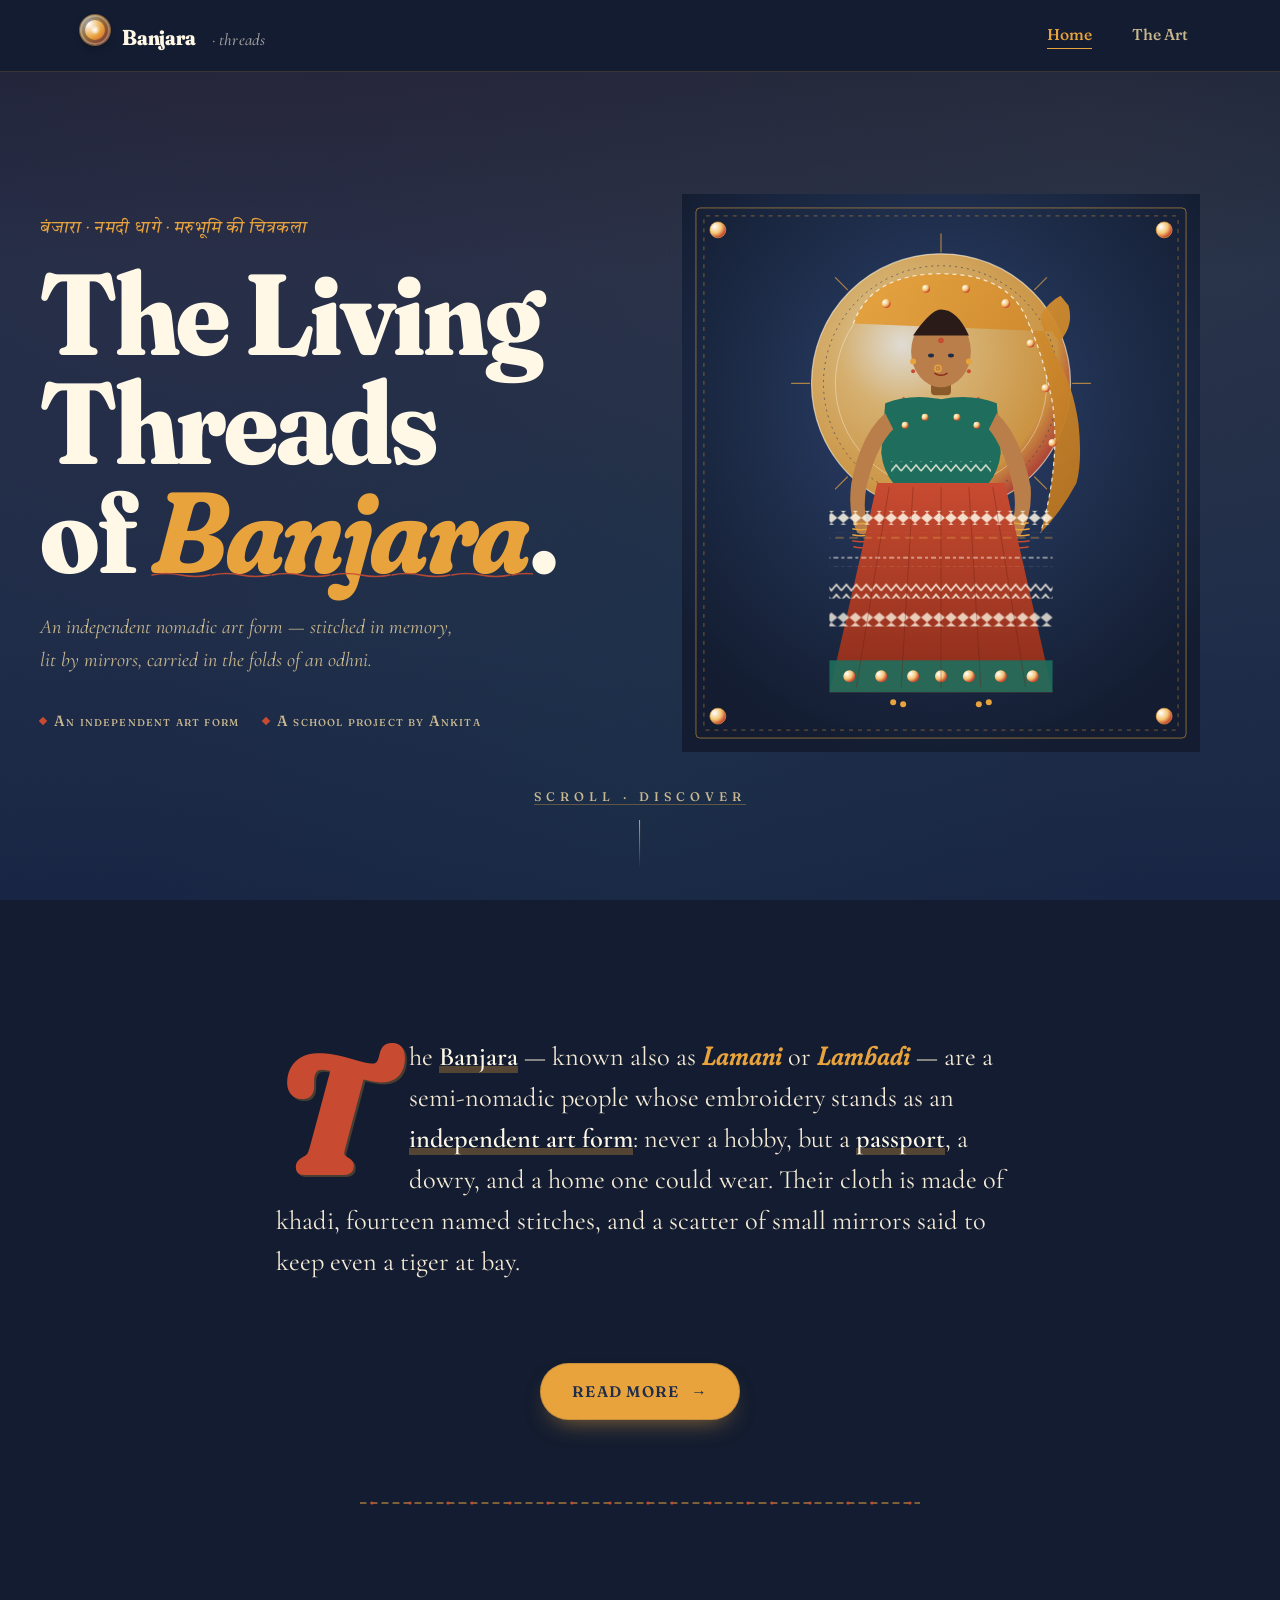
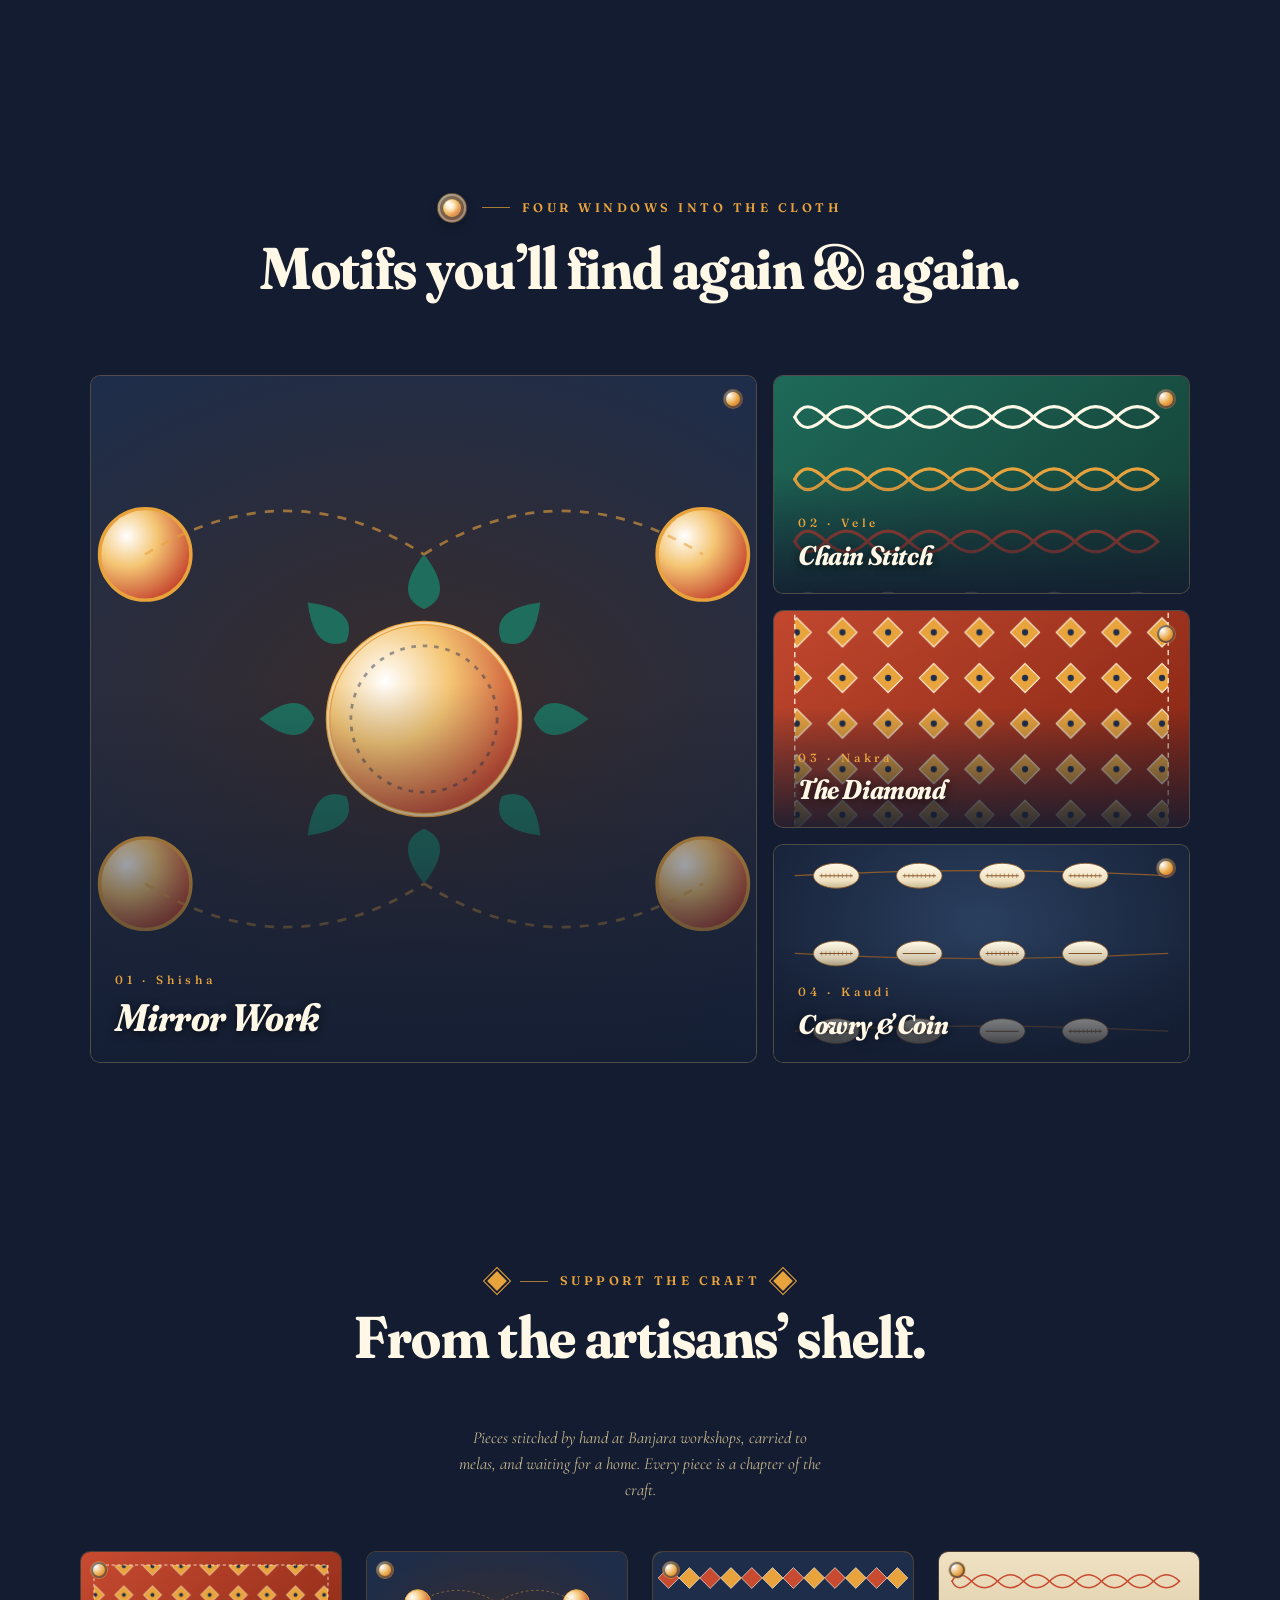
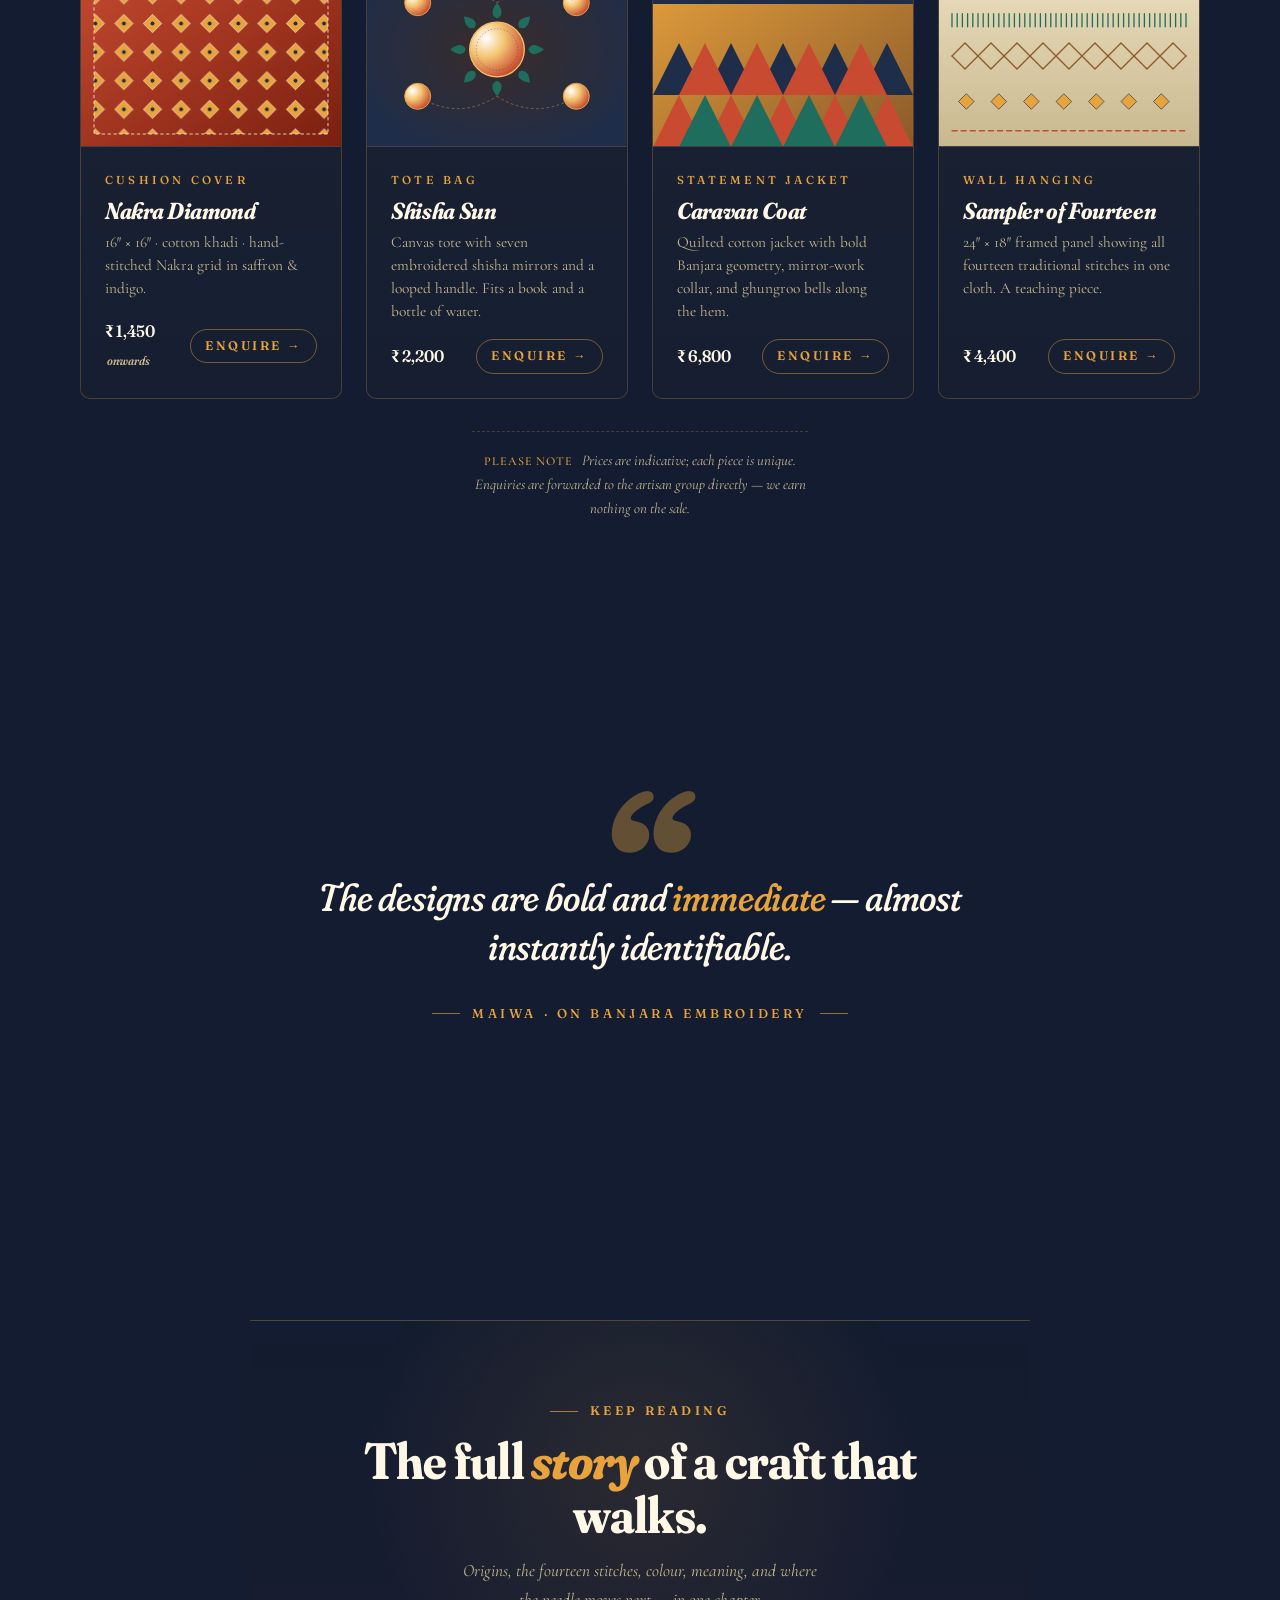
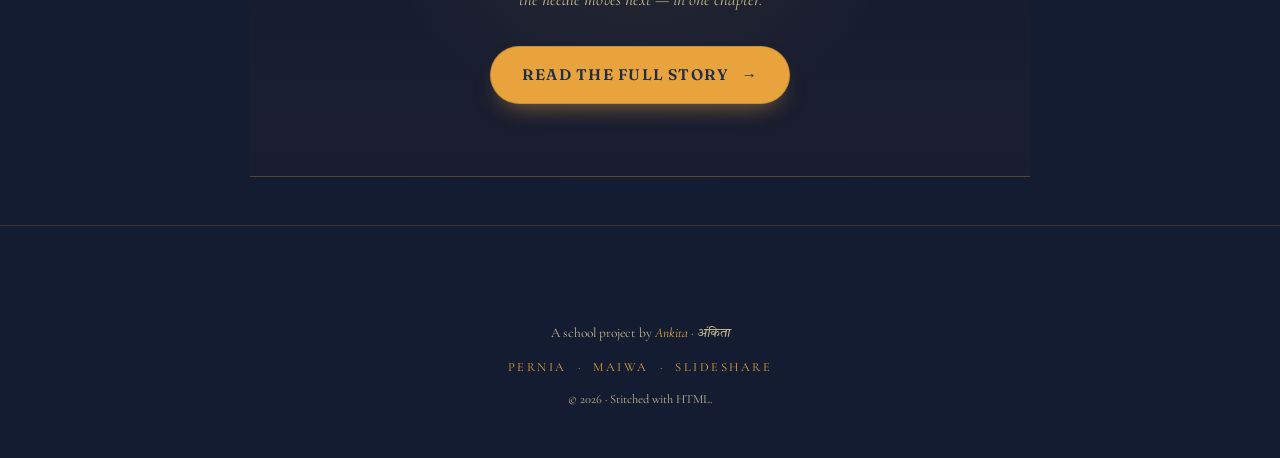
==== commit 1ad4233d: "Update README, art, and index pages Co-Authored-By: Claude Opus 4.7 (1M context) <noreply@anthropic." ====
--- a/index.html
+++ b/index.html
@@ -3,7 +3,7 @@
 <head>
   <meta charset="UTF-8" />
   <meta name="viewport" content="width=device-width, initial-scale=1, viewport-fit=cover" />
-  <meta name="description" content="The Living Threads of Banjara — a student study of the traditional embroidery of the nomadic Banjara community of Rajasthan, India." />
+  <meta name="description" content="The Living Threads of Banjara — a student study of Banjara embroidery, an independent nomadic art form carried across generations in cloth, mirror, and thread." />
   <meta name="theme-color" content="#1e2d4a" />
   <title>The Living Threads of Banjara</title>
   <link rel="preconnect" href="https://fonts.googleapis.com" />
@@ -37,11 +37,11 @@
             The Living Threads<br/>of <em>Banjara</em>.
           </h1>
           <p class="hero__tagline">
-            A nomadic art of the Thar desert &mdash; stitched in memory,
+            An independent nomadic art form &mdash; stitched in memory,
             lit by mirrors, carried in the folds of an odhni.
           </p>
           <div class="hero__meta">
-            <span class="hero__meta-item">Rajasthan, India</span>
+            <span class="hero__meta-item">An independent art form</span>
             <span class="hero__meta-item">A school project by Ankita</span>
           </div>
         </div>
@@ -60,8 +60,8 @@
         <h2 class="sr-only" id="lead-h2">What is Banjara art?</h2>
         <p class="lead-intro reveal">
           The <strong>Banjara</strong> &mdash; known also as <em>Lamani</em> or
-          <em>Lambadi</em> &mdash; are a semi-nomadic people of Rajasthan, descended
-          from the Rajputs, whose embroidery was never a hobby but a
+          <em>Lambadi</em> &mdash; are a semi-nomadic people whose embroidery
+          stands as an <strong>independent art form</strong>: never a hobby, but a
           <strong>passport</strong>, a dowry, and a home one could wear. Their cloth is
           made of khadi, fourteen named stitches, and a scatter of small mirrors said
           to keep even a tiger at bay.
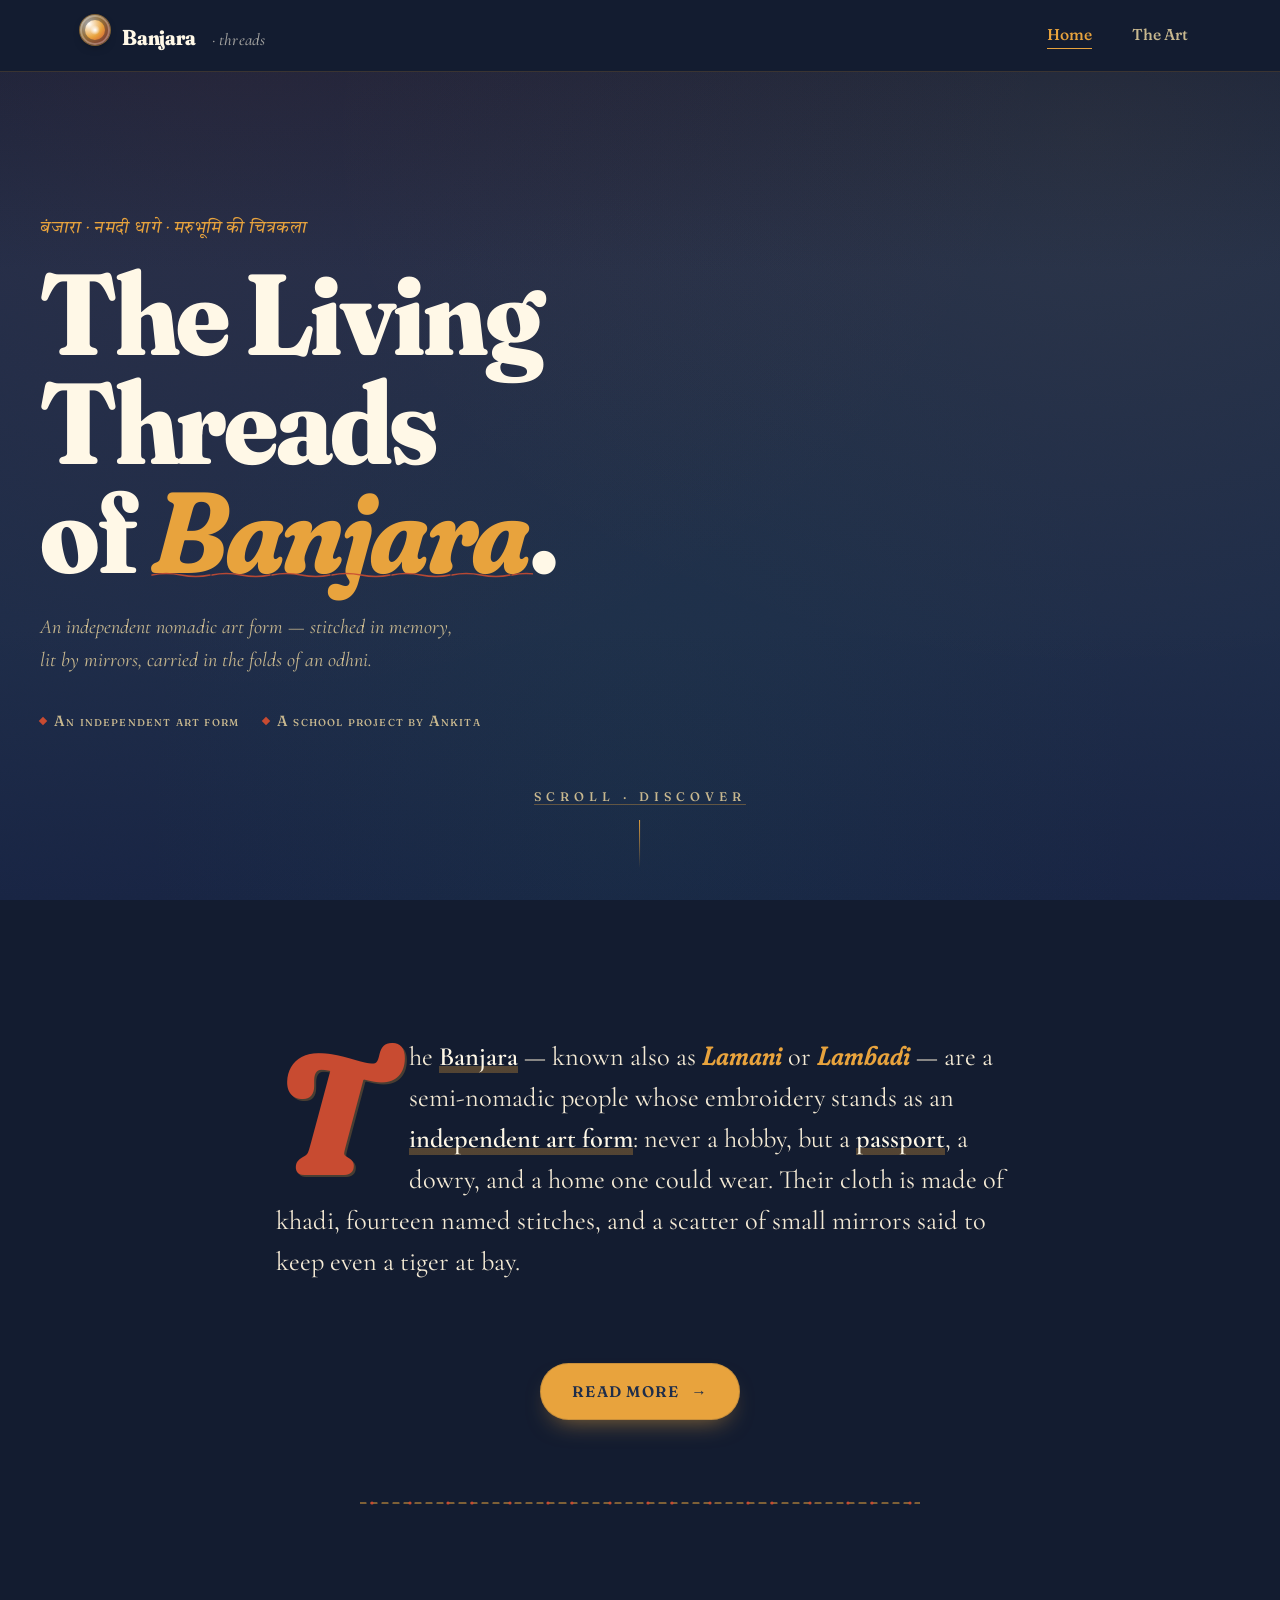
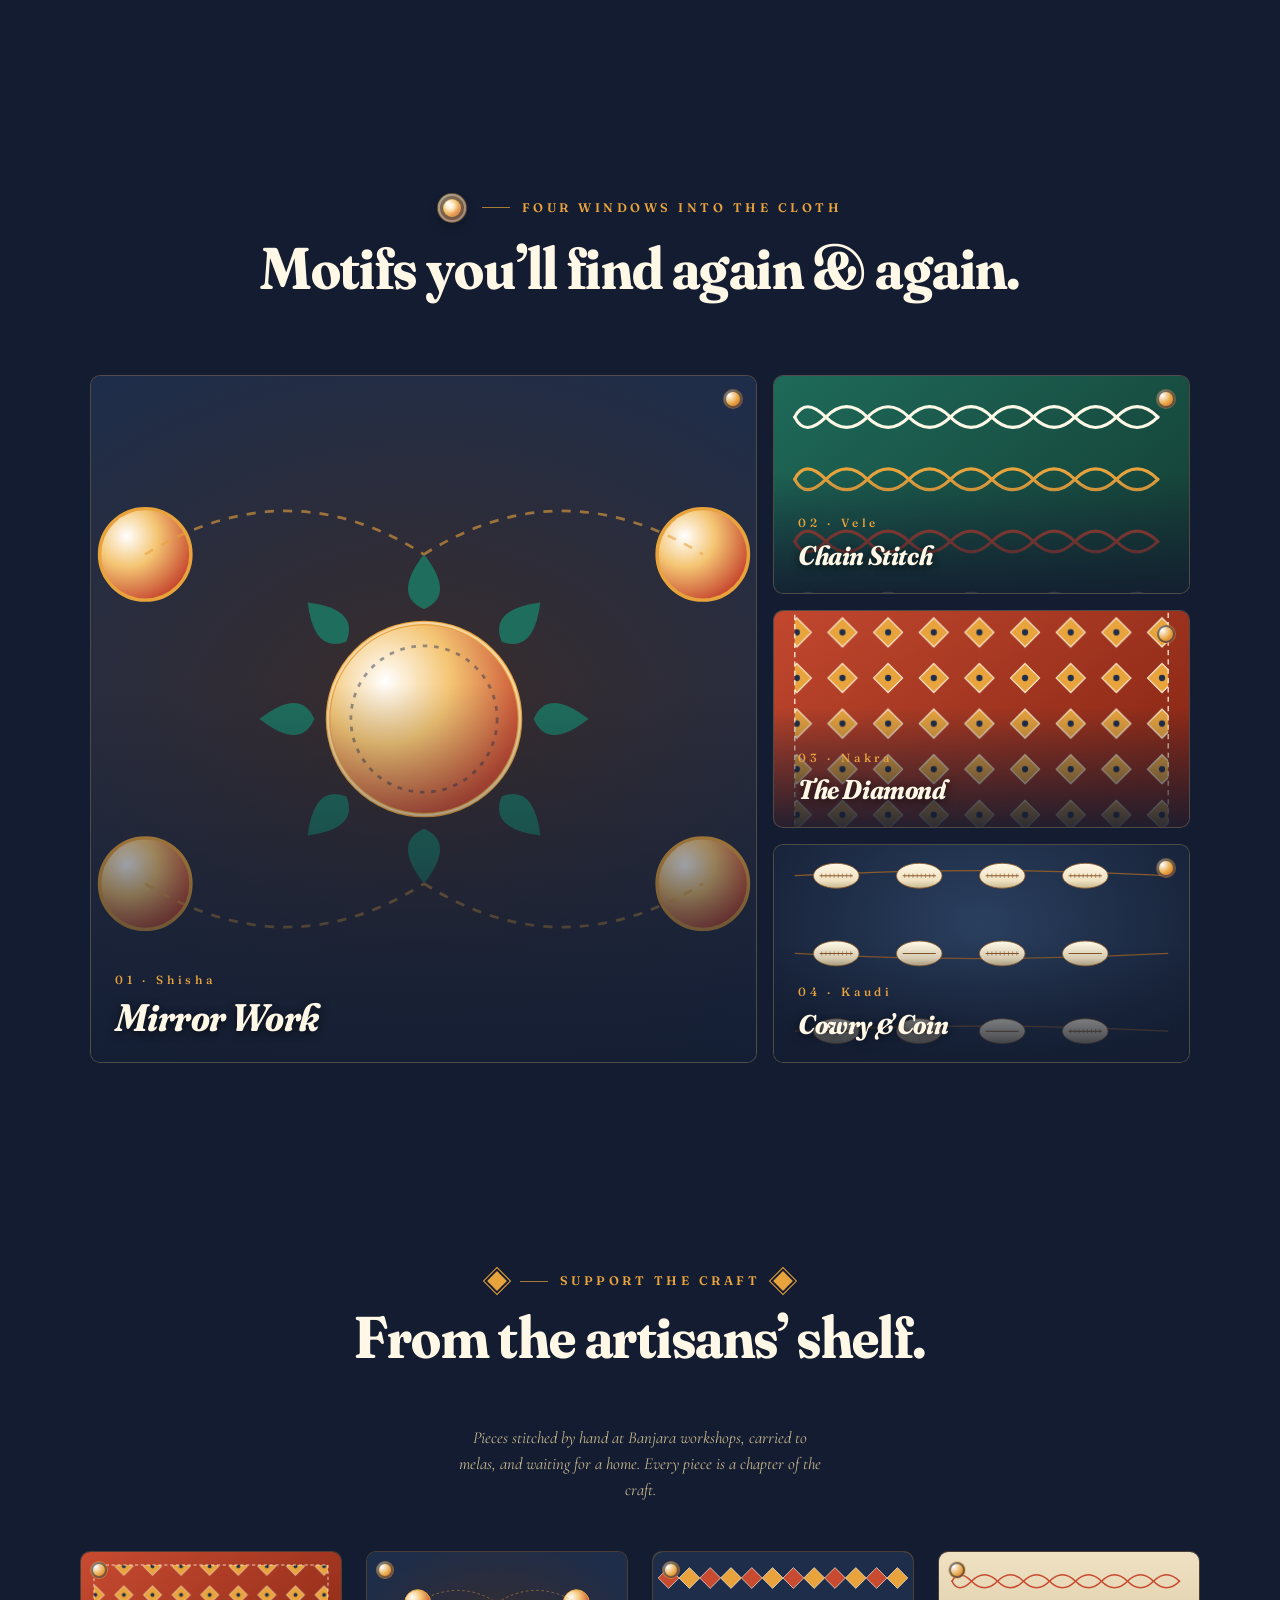
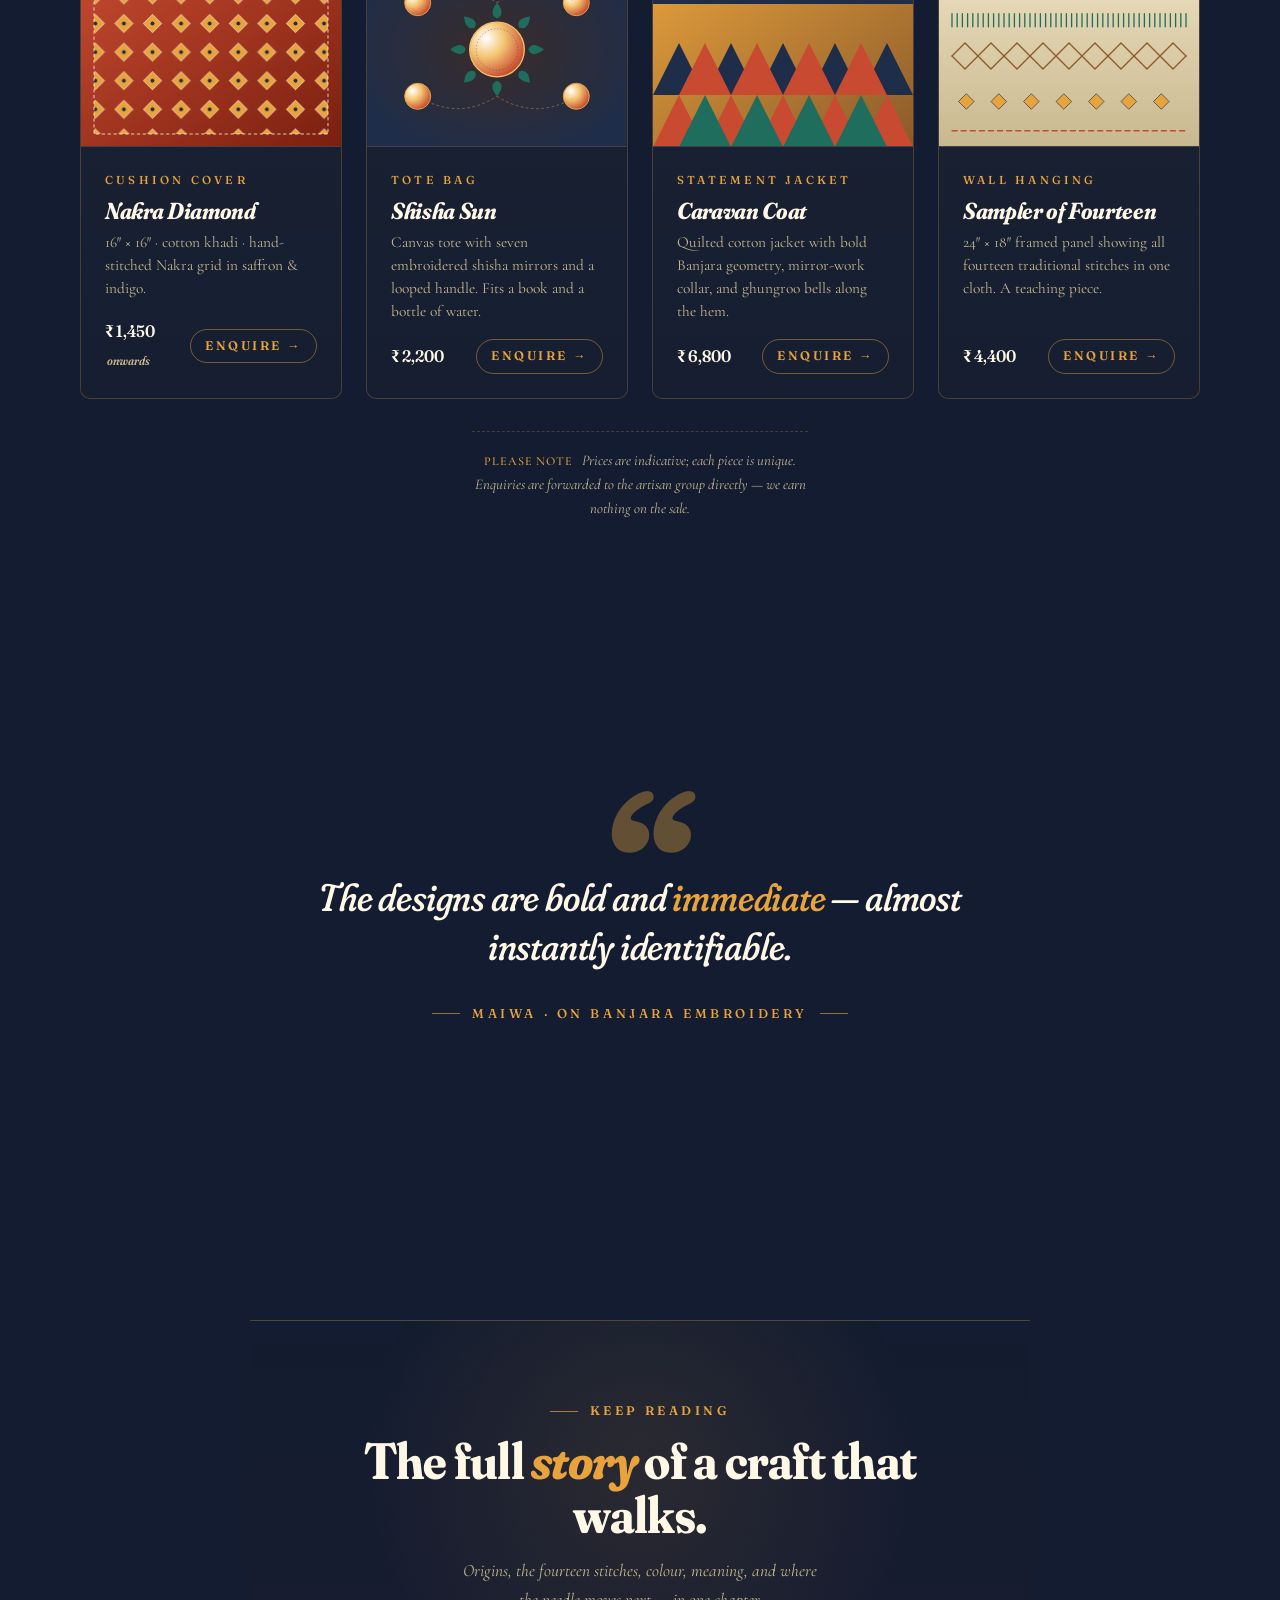
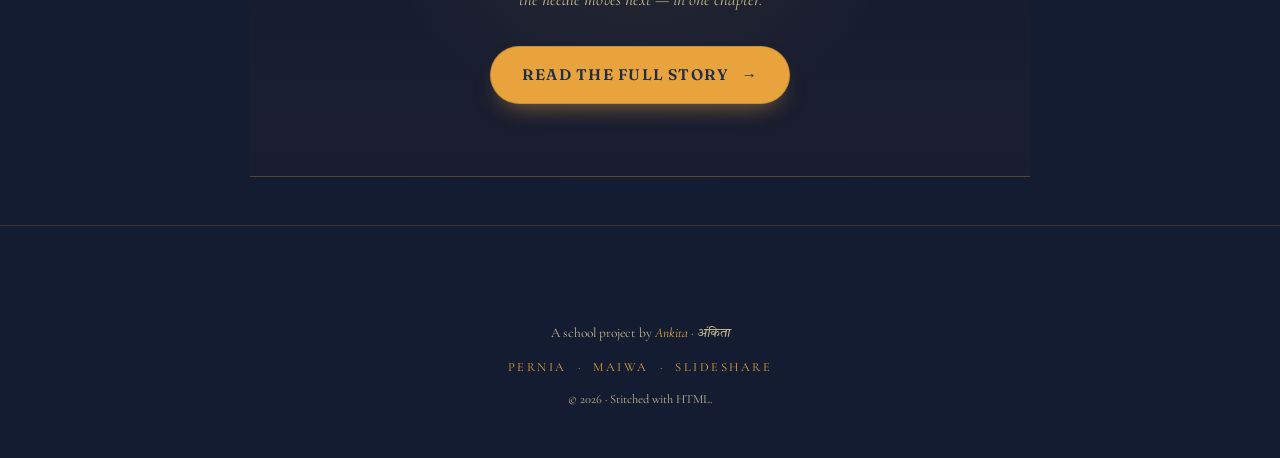
==== commit 50dc8e76: "Remove hero image from homepage title Co-Authored-By: Claude Opus 4.7 (1M context) <noreply@anthropi" ====
--- a/index.html
+++ b/index.html
@@ -45,9 +45,6 @@
             <span class="hero__meta-item">A school project by Ankita</span>
           </div>
         </div>
-        <figure class="hero__visual" aria-label="A Banjara dancer in traditional ghagra and odhni with mirror-work accents">
-          <img src="assets/placeholders/hero-banjara.svg" alt="Stylized illustration of a Banjara woman in traditional dress." width="520" height="560" />
-        </figure>
       </div>
       <a class="hero__scroll-cue" href="#lead" aria-label="Scroll to read">
         <span>Scroll · Discover</span>
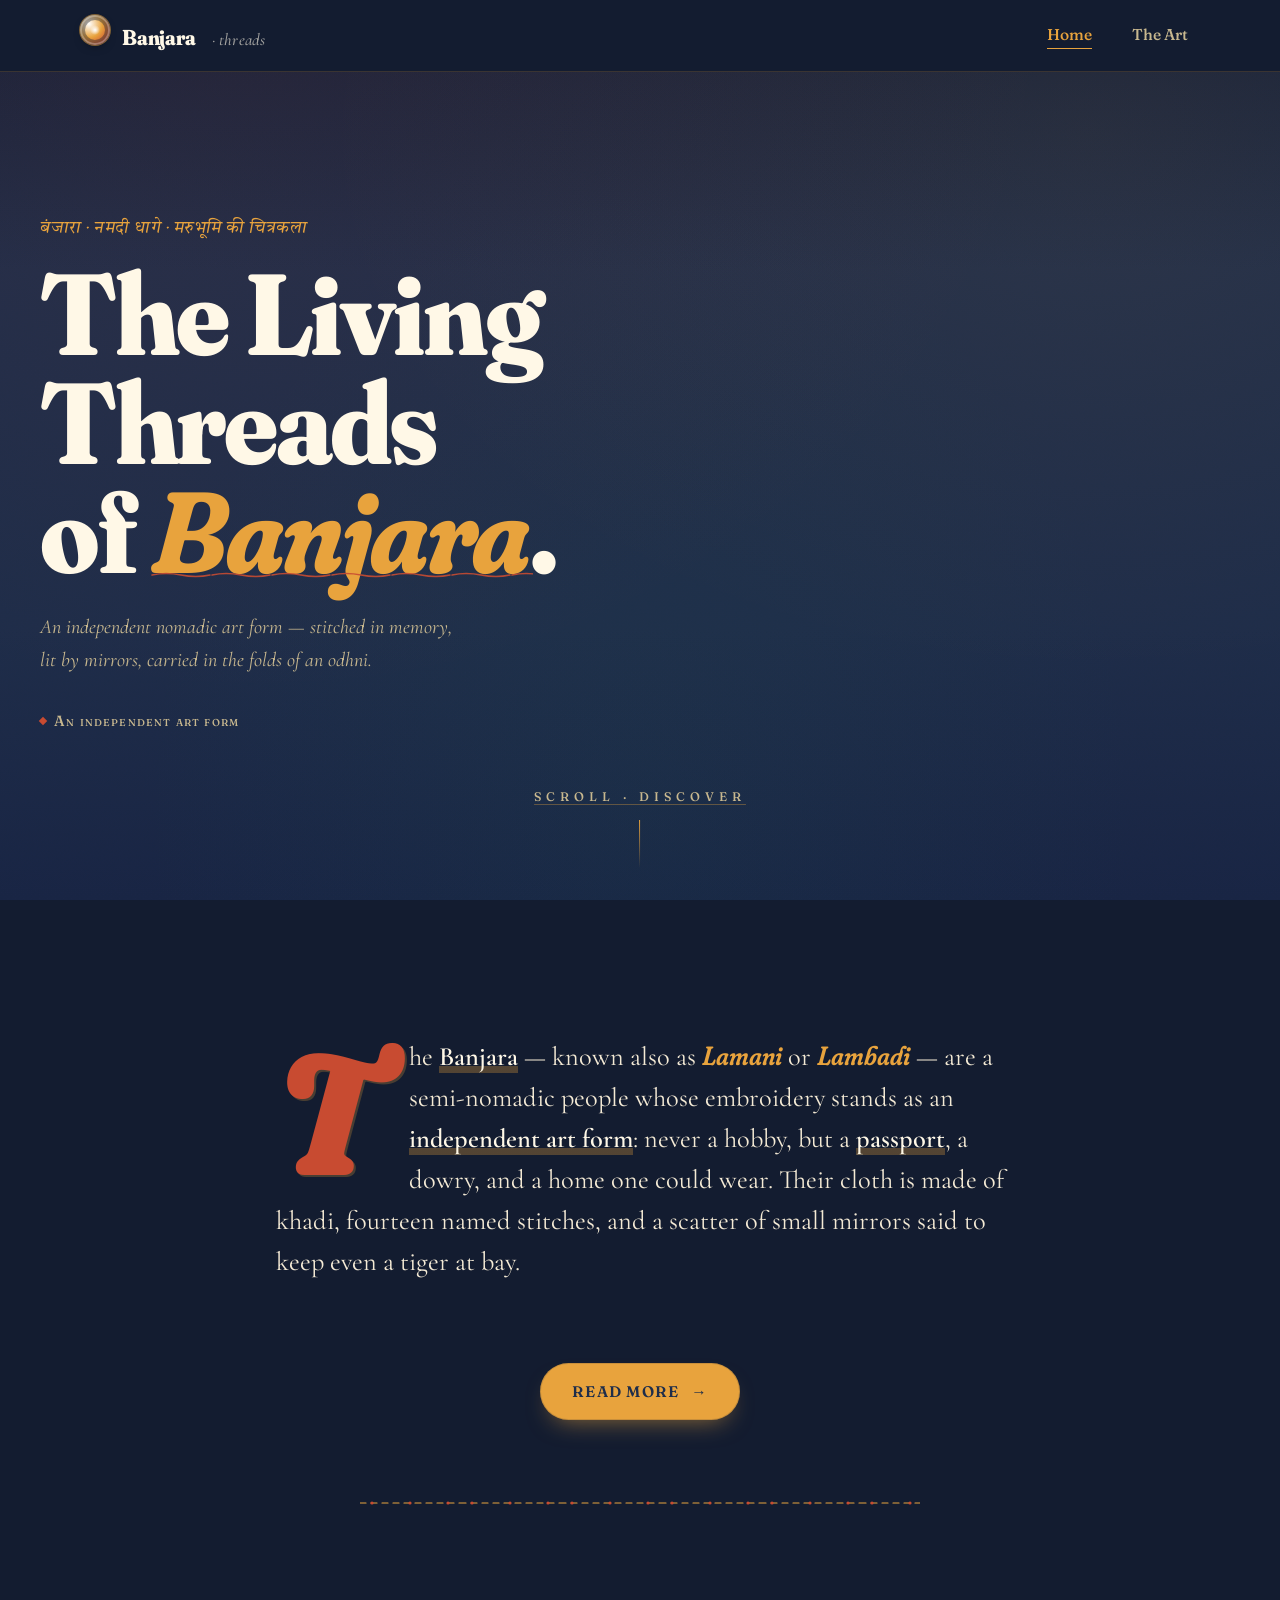
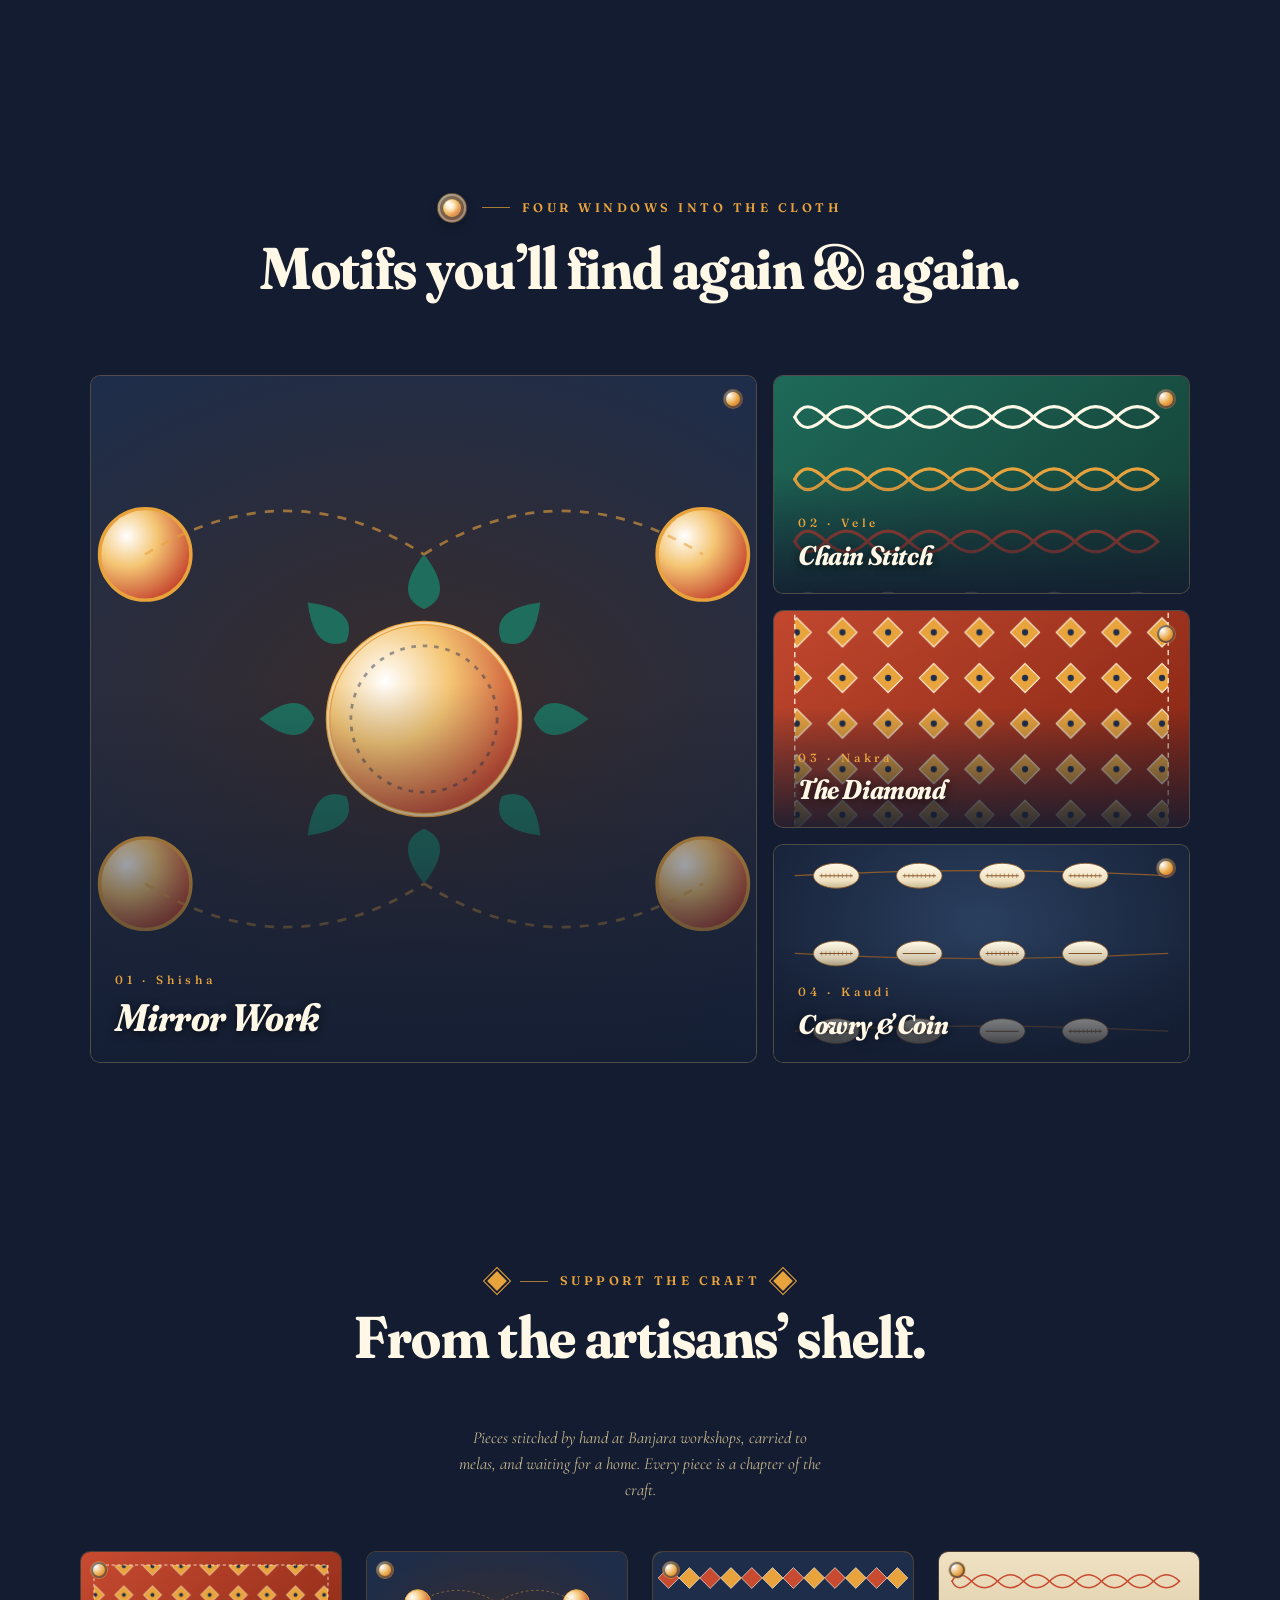
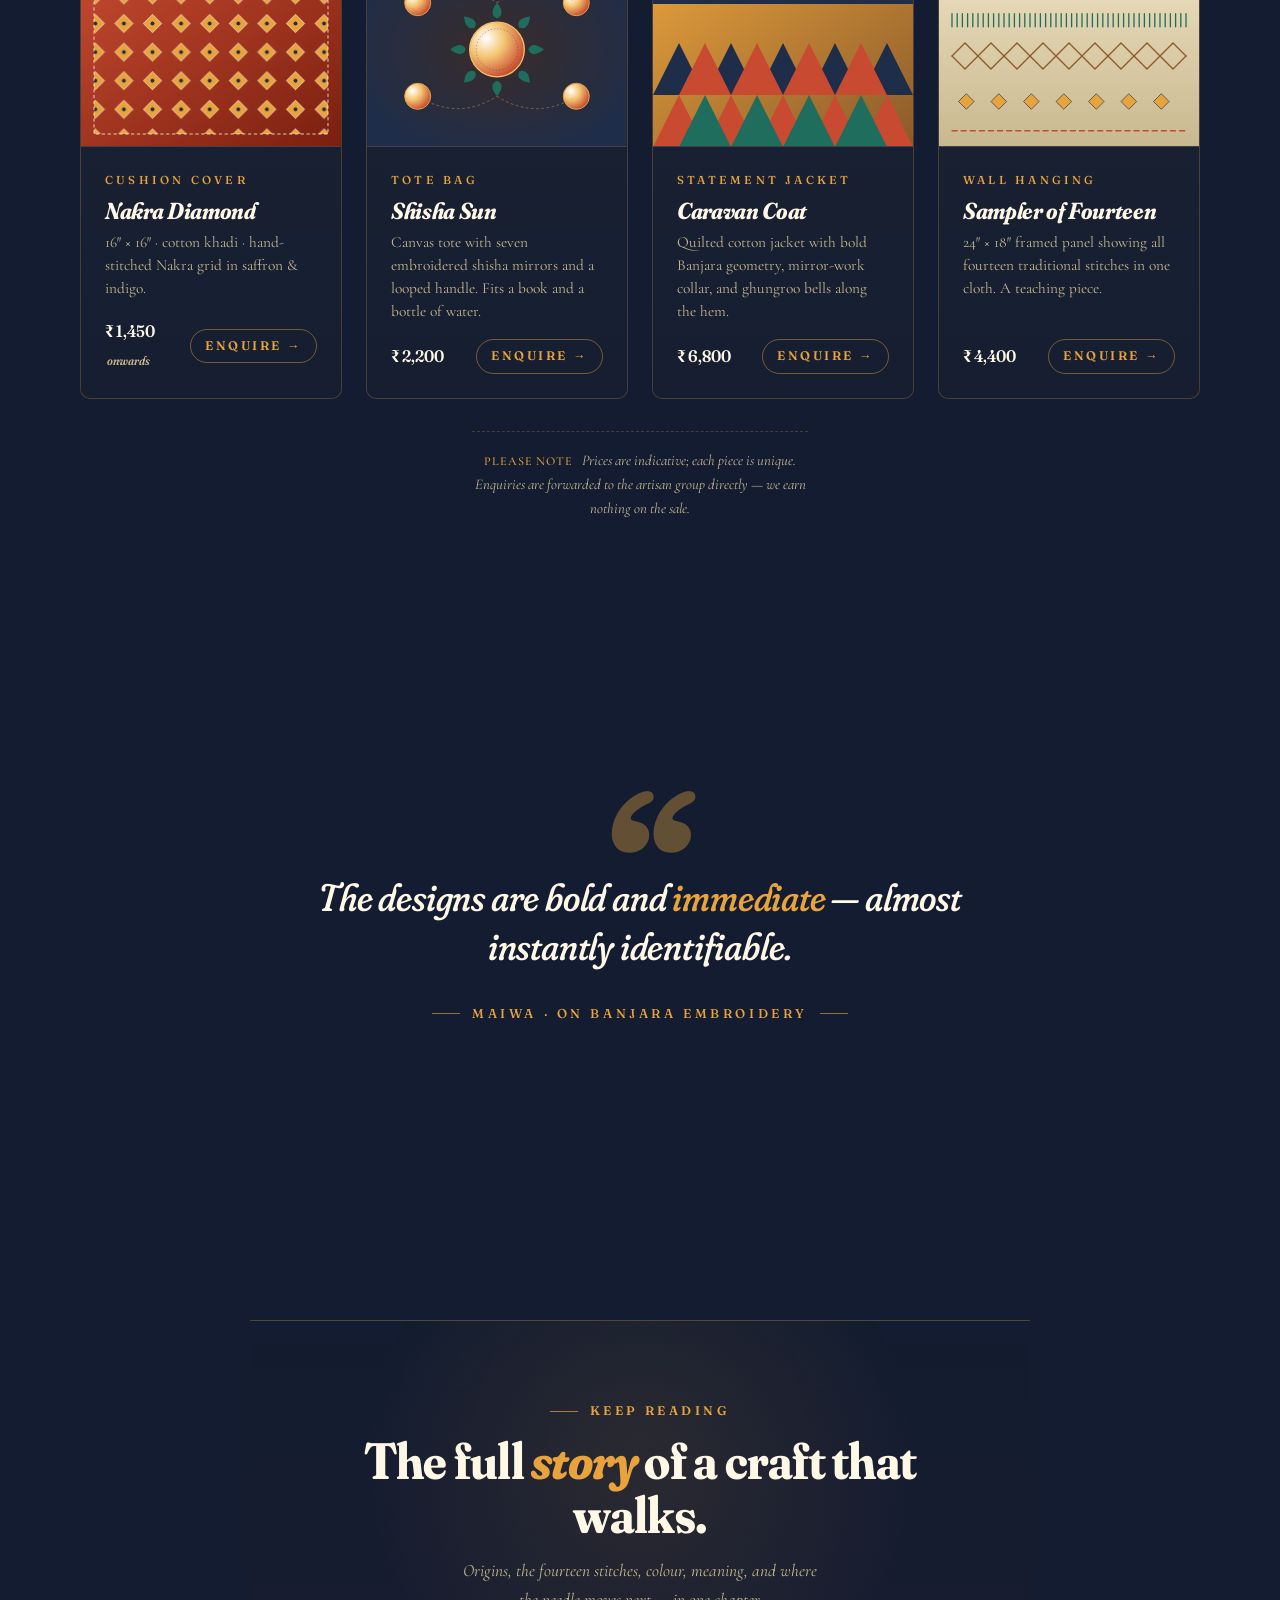
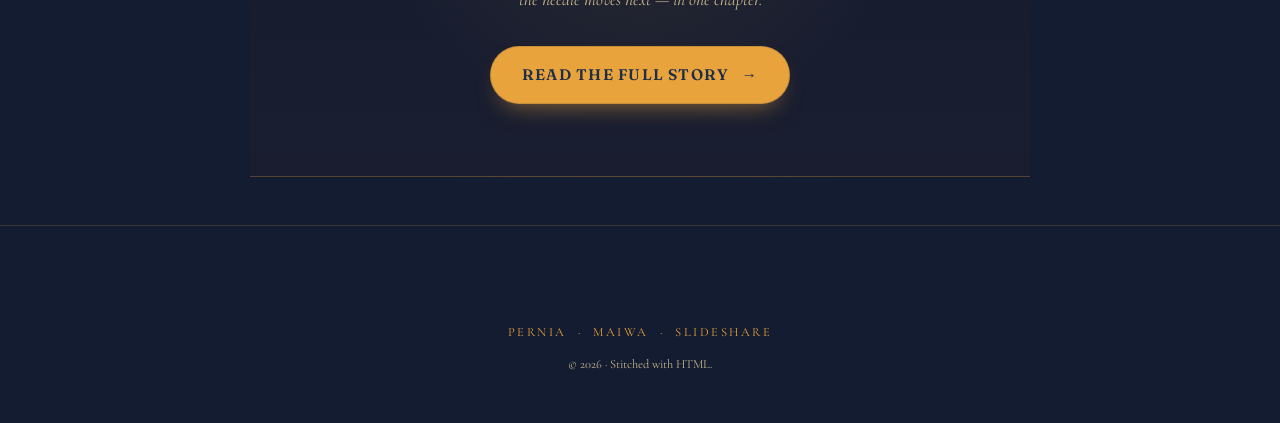
==== commit 492bc249: "Remove 'school project by Ankita' credit line" ====
--- a/index.html
+++ b/index.html
@@ -42,7 +42,6 @@
           </p>
           <div class="hero__meta">
             <span class="hero__meta-item">An independent art form</span>
-            <span class="hero__meta-item">A school project by Ankita</span>
           </div>
         </div>
       </div>
@@ -240,9 +239,6 @@
   <footer class="footer" role="contentinfo">
     <div class="container">
       <div class="footer__bottom" style="flex-direction:column; gap: var(--space-3); border-top:0; padding-top: var(--space-5); text-align:center;">
-        <span>
-          A school project by <em>Ankita</em> &middot; <span class="hindi">अंकिता</span>
-        </span>
         <span style="font-size:.78rem; letter-spacing:.2em; text-transform:uppercase; color: var(--saffron);">
           <a href="https://www.perniaspopupshop.com/encyclopedia/rajasthan/banjara-embroidery" target="_blank" rel="noopener noreferrer" style="text-decoration:none;">Pernia</a>
           &nbsp;·&nbsp;
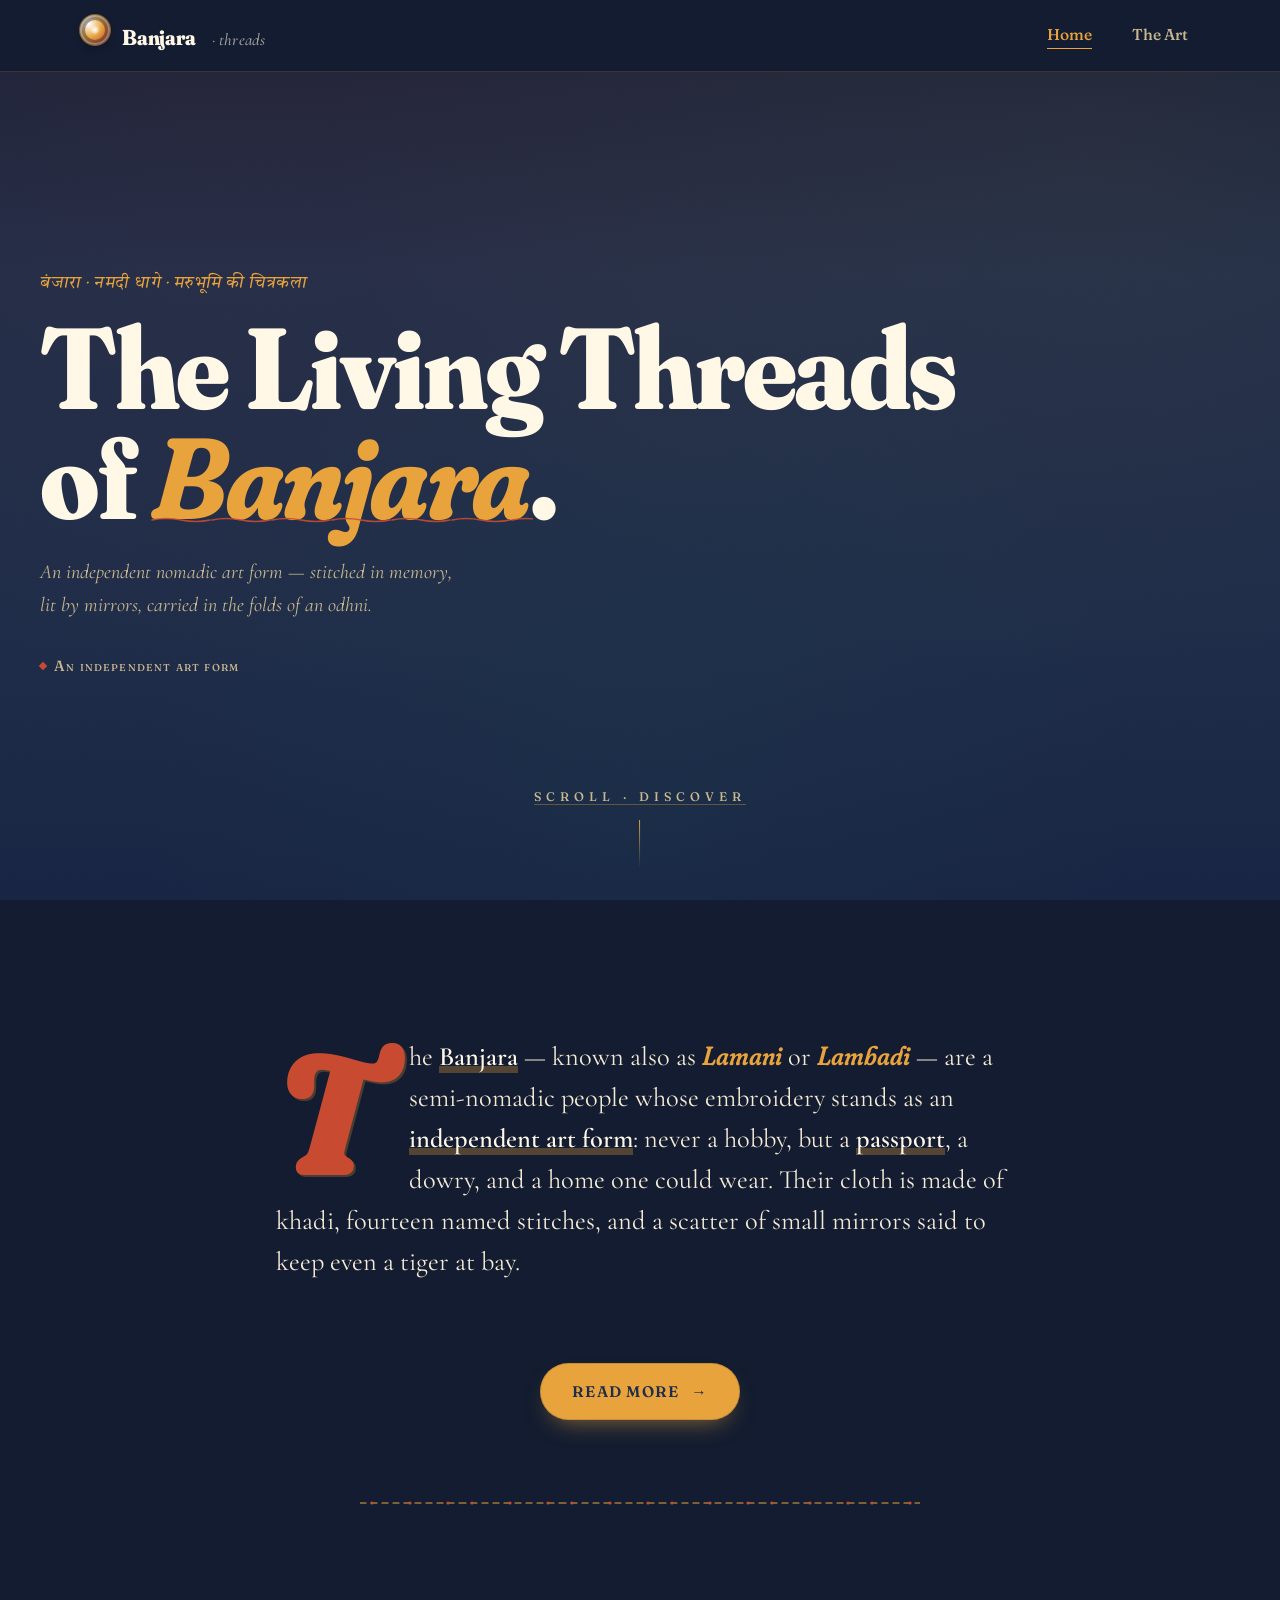
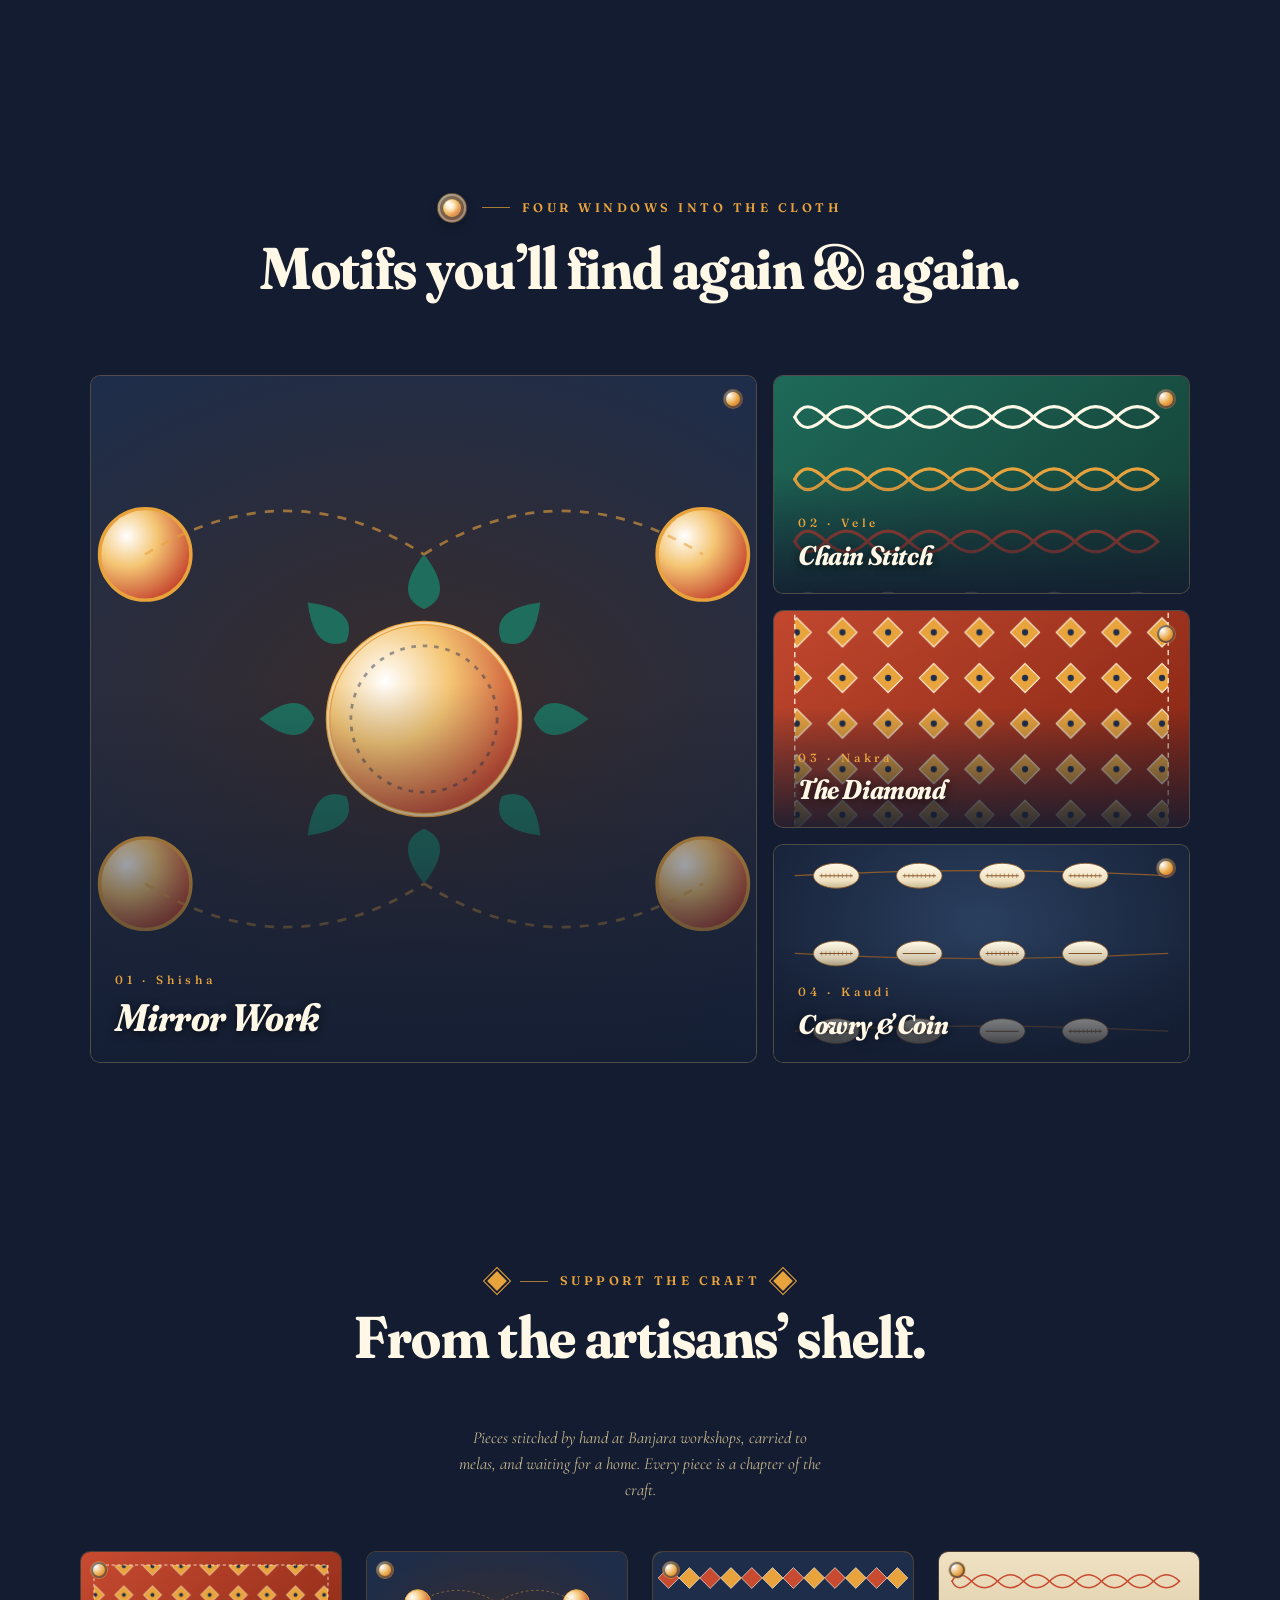
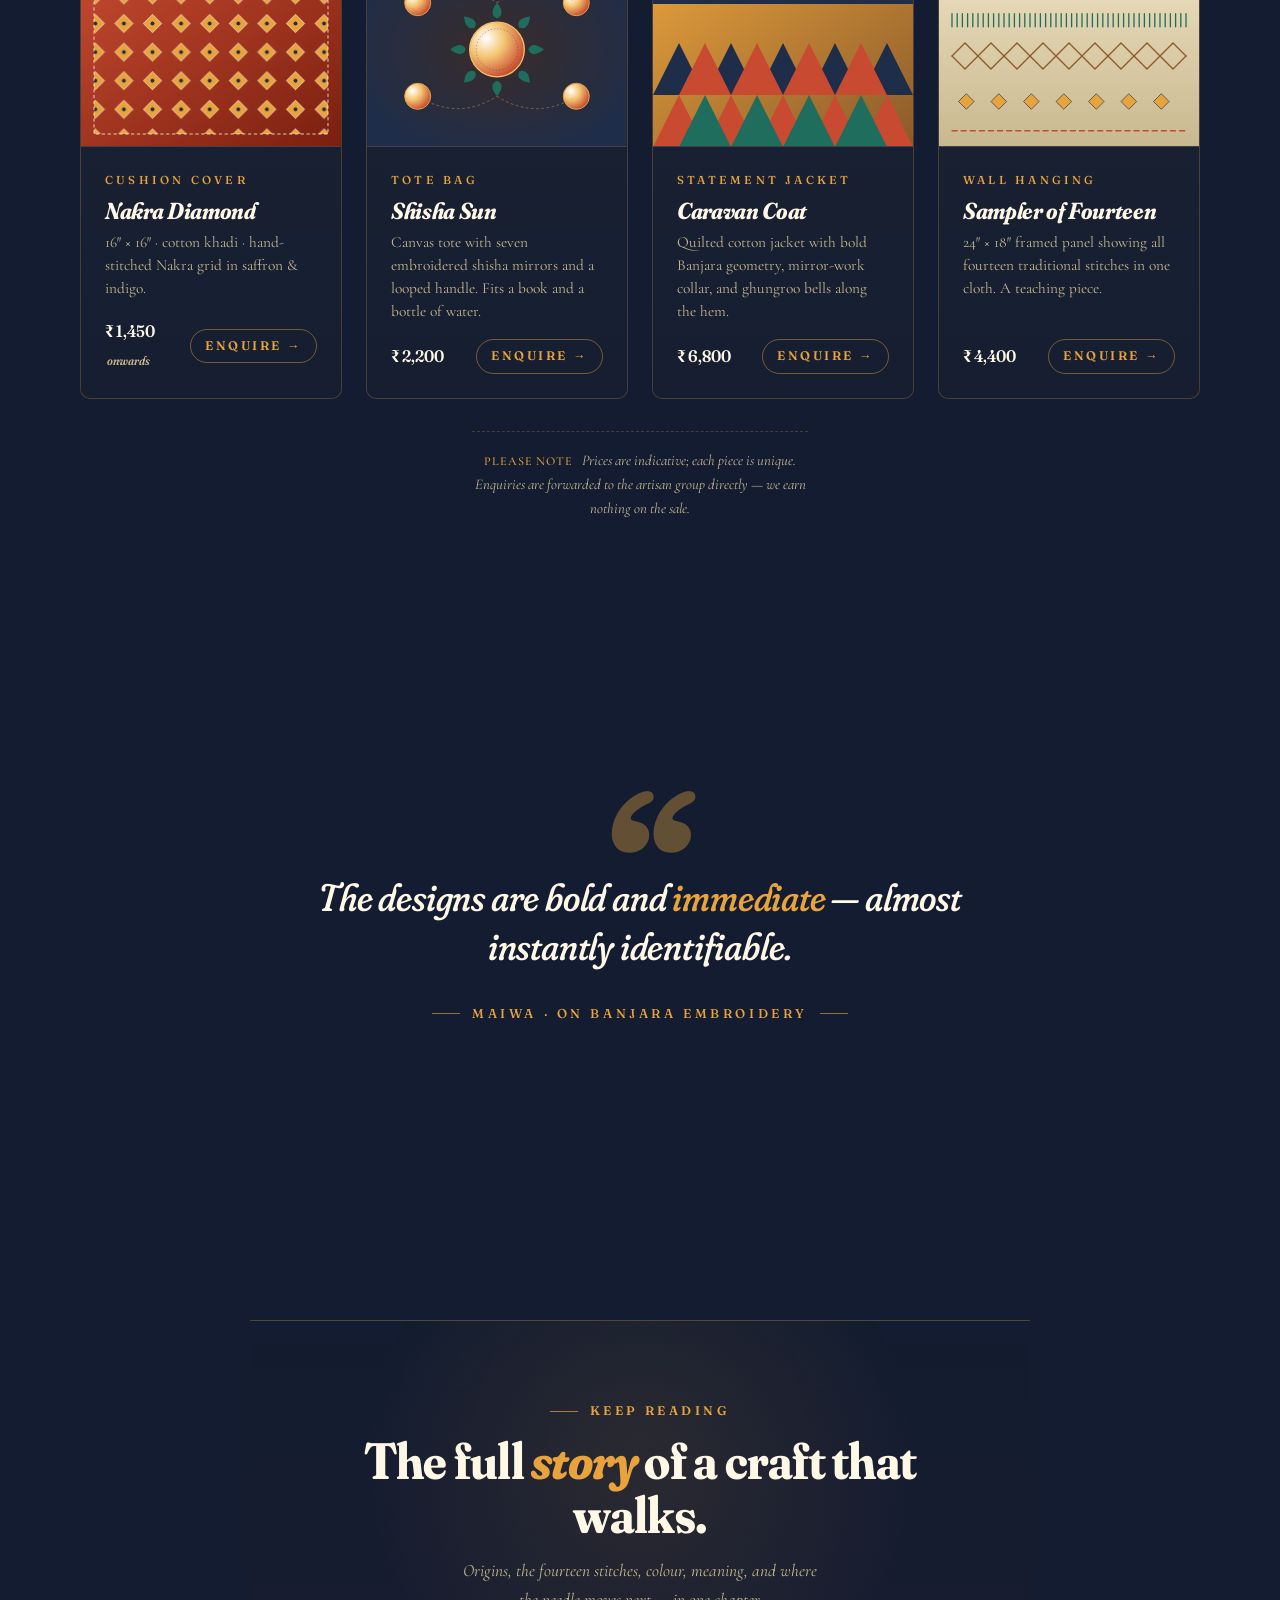
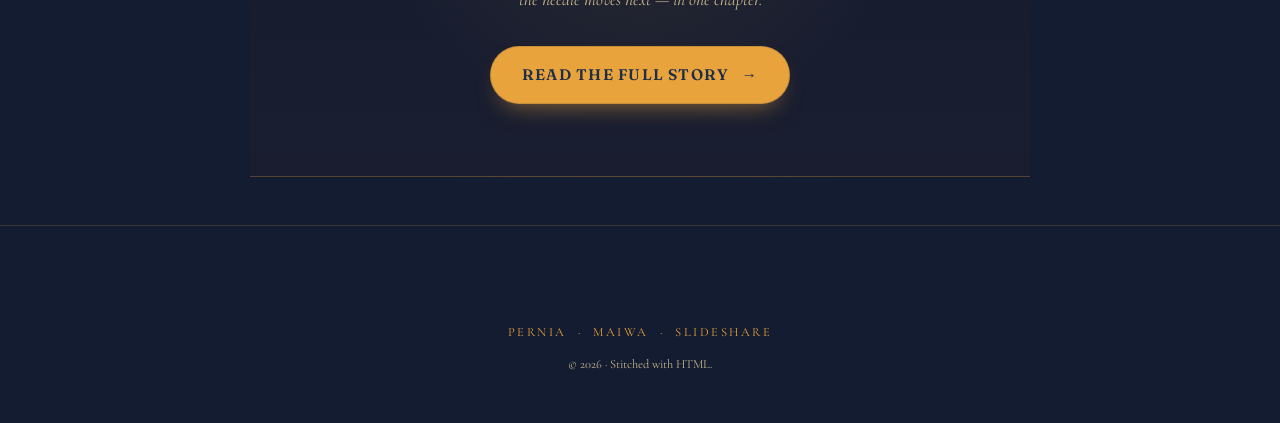
==== commit 17e767ca: "Make landing hero title full width" ====
--- a/index.html
+++ b/index.html
@@ -8,7 +8,7 @@
   <title>The Living Threads of Banjara</title>
   <link rel="preconnect" href="https://fonts.googleapis.com" />
   <link rel="preconnect" href="https://fonts.gstatic.com" crossorigin />
-  <link rel="stylesheet" href="styles.css?v=4" />
+  <link rel="stylesheet" href="styles.css?v=5" />
   <link rel="icon" href="data:image/svg+xml;utf8,<svg xmlns='http://www.w3.org/2000/svg' viewBox='0 0 32 32'><circle cx='16' cy='16' r='14' fill='%23e8a33d' stroke='%23c84b31' stroke-width='2'/><circle cx='13' cy='13' r='3' fill='%23fff8e7'/></svg>" />
 </head>
 <body>
--- a/styles.css
+++ b/styles.css
@@ -444,13 +444,15 @@
 }
 .hero__inner {
   display: grid;
-  grid-template-columns: 1.1fr 0.9fr;
+  grid-template-columns: 1fr;
   gap: var(--space-7);
   align-items: center;
   width: 100%;
   max-width: 1320px;
   padding: 0 clamp(1.25rem, 4vw, 2.5rem);
 }
+.hero__content { width: 100%; }
+.hero__tagline { max-width: none; }
 .hero__content { position: relative; z-index: 2; }
 .hero__eyebrow {
   font-family: "Tiro Devanagari Hindi", "Cormorant Garamond", serif;
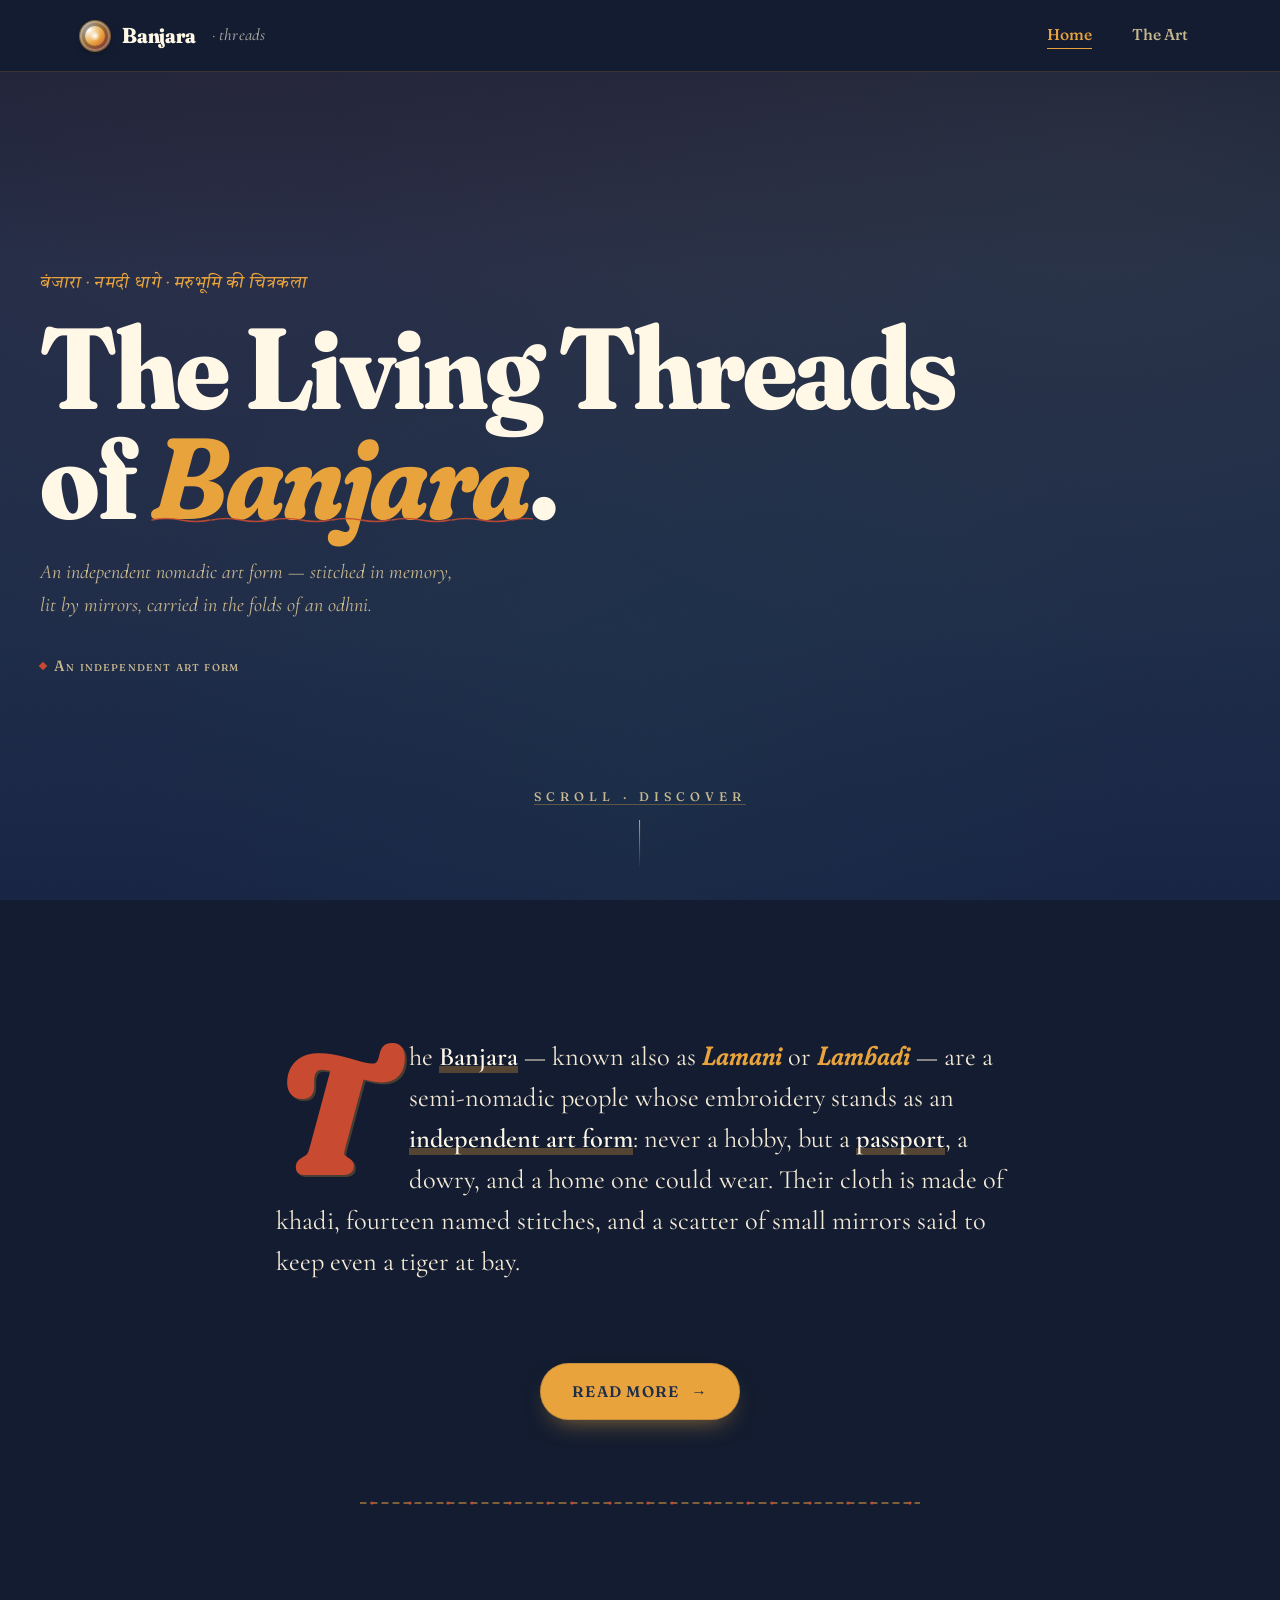
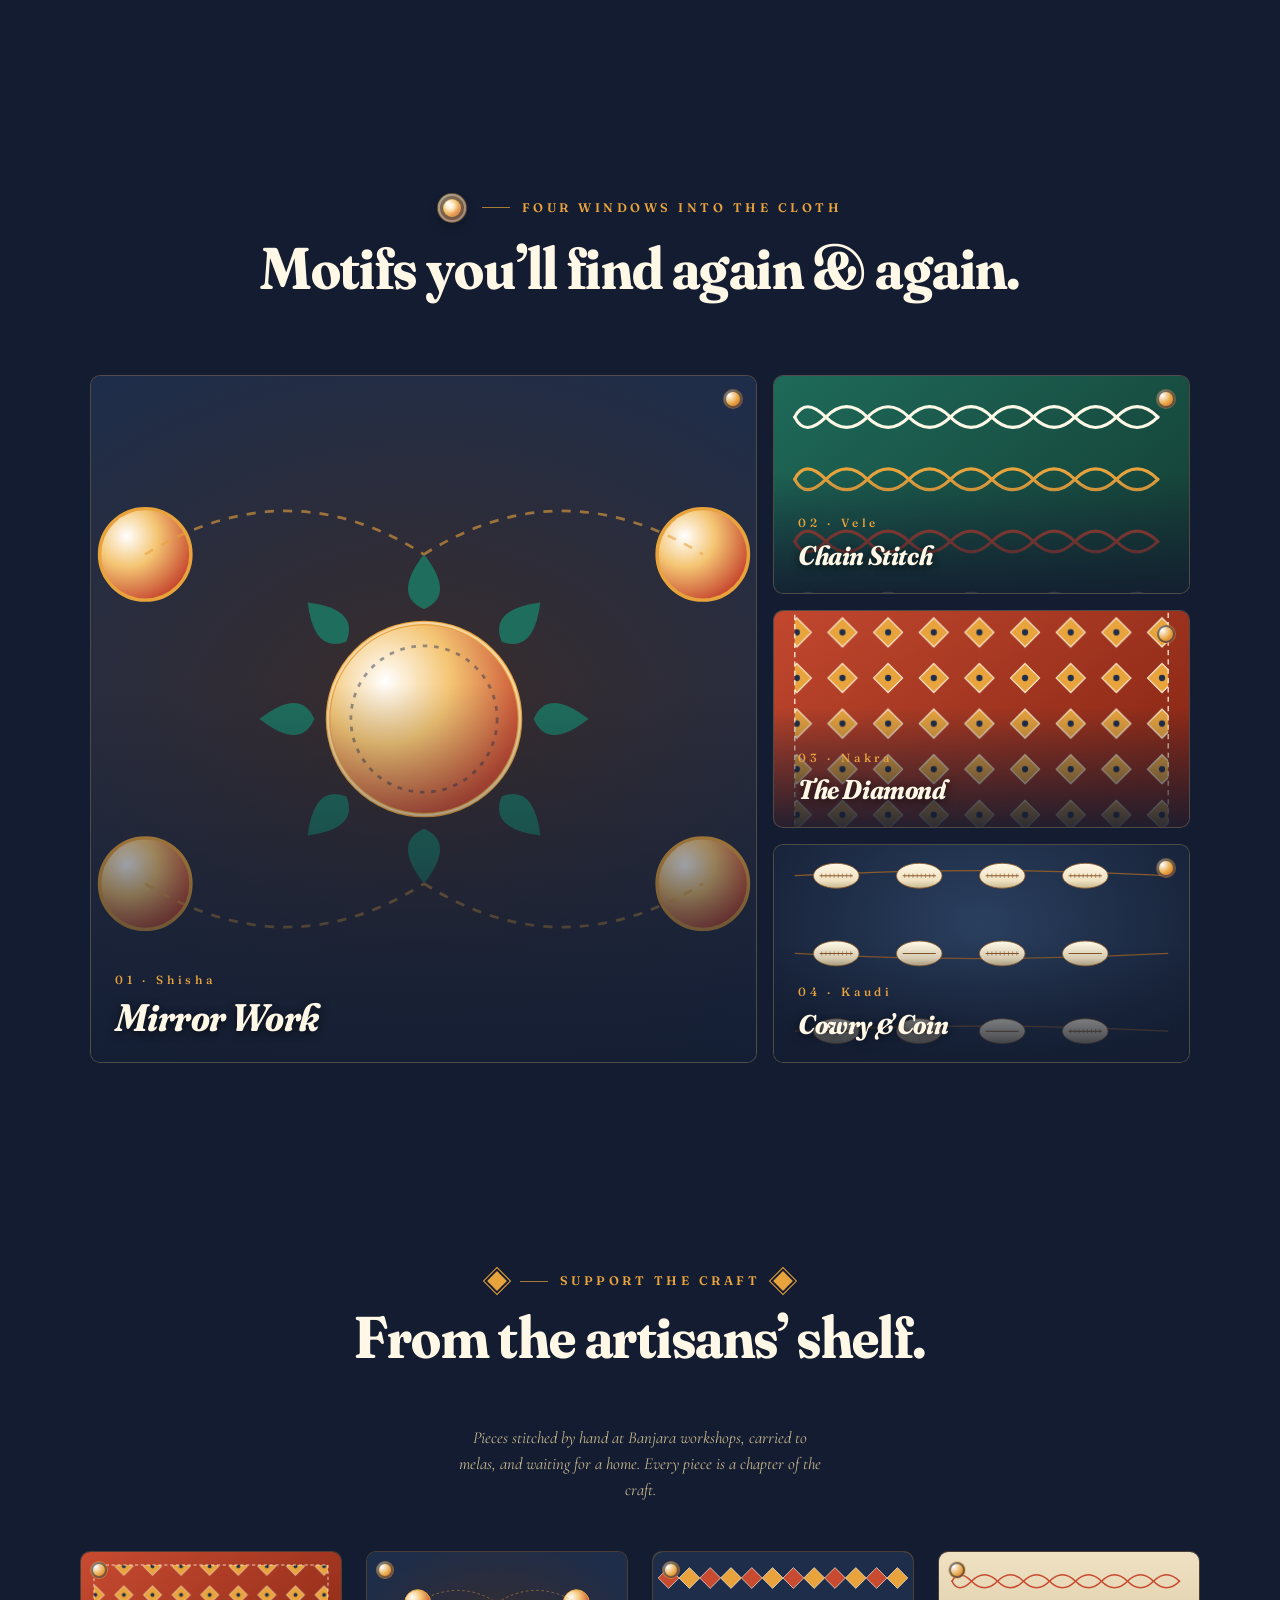
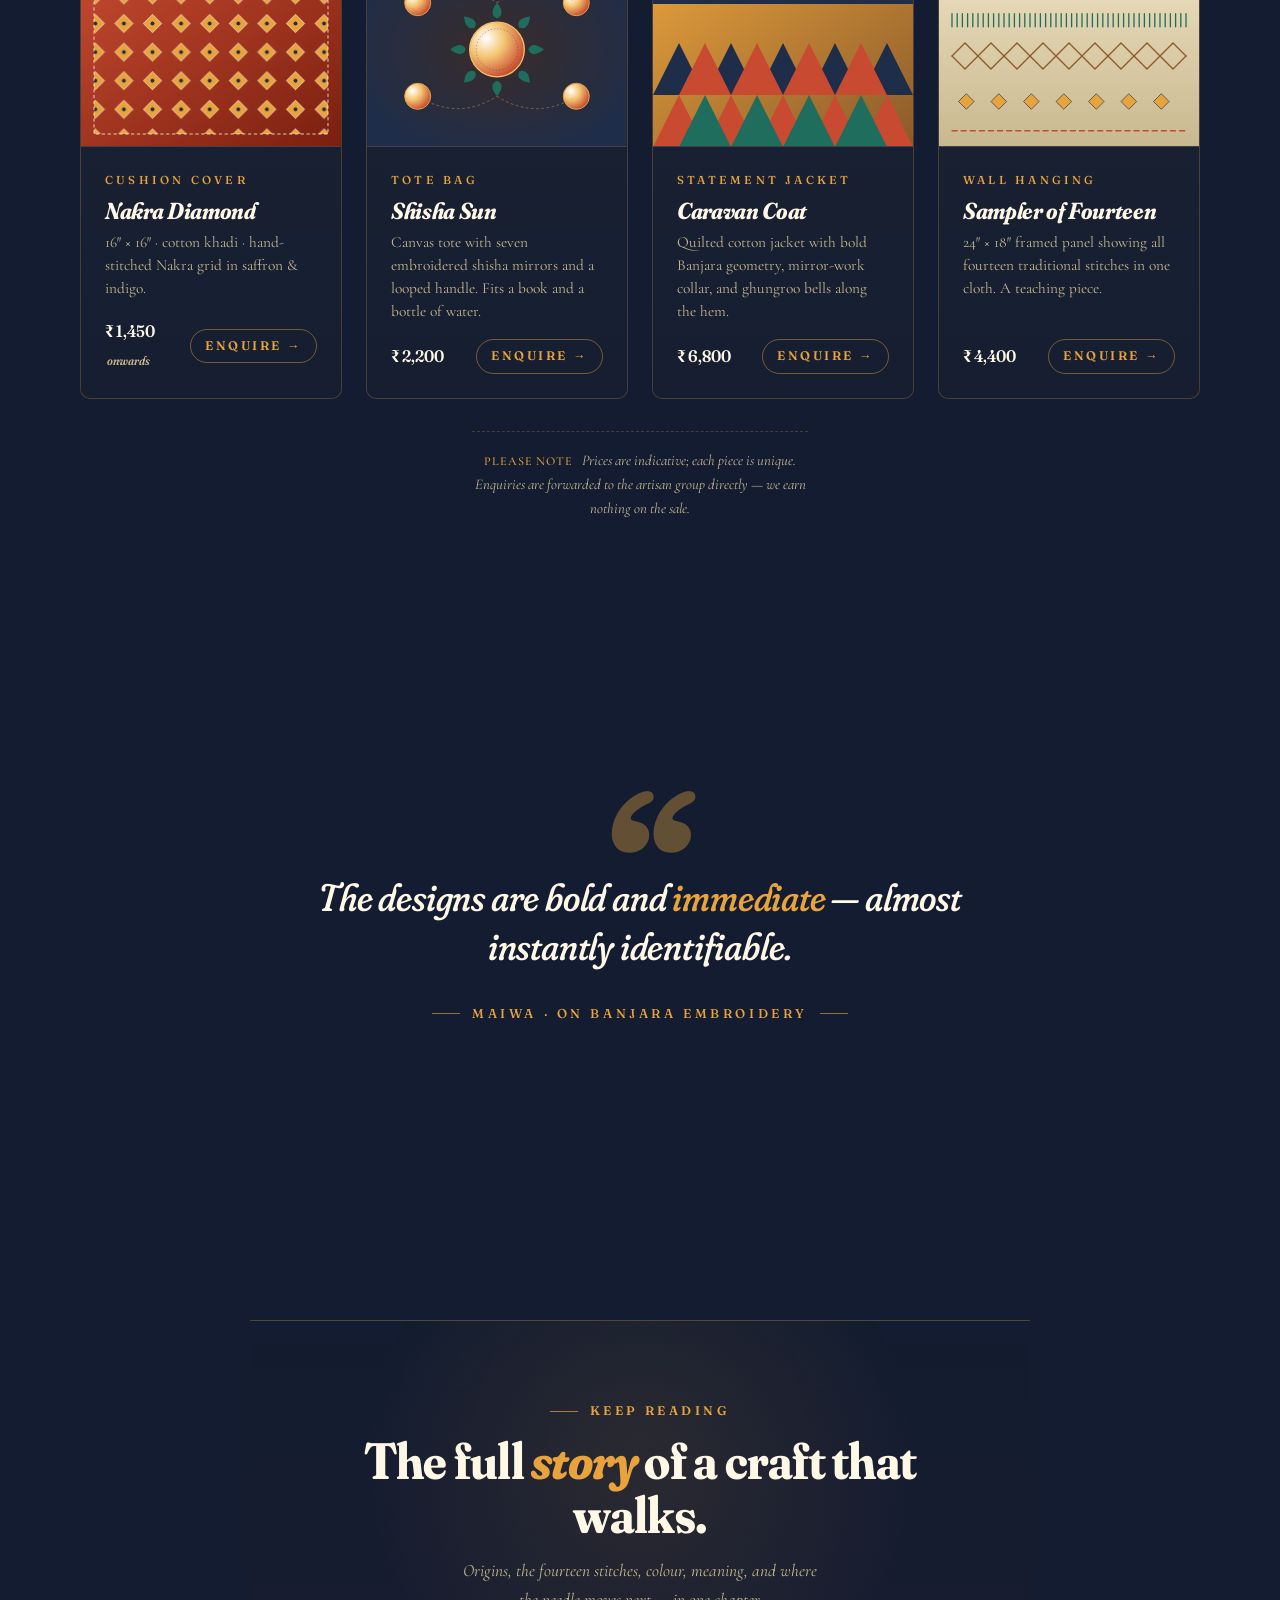
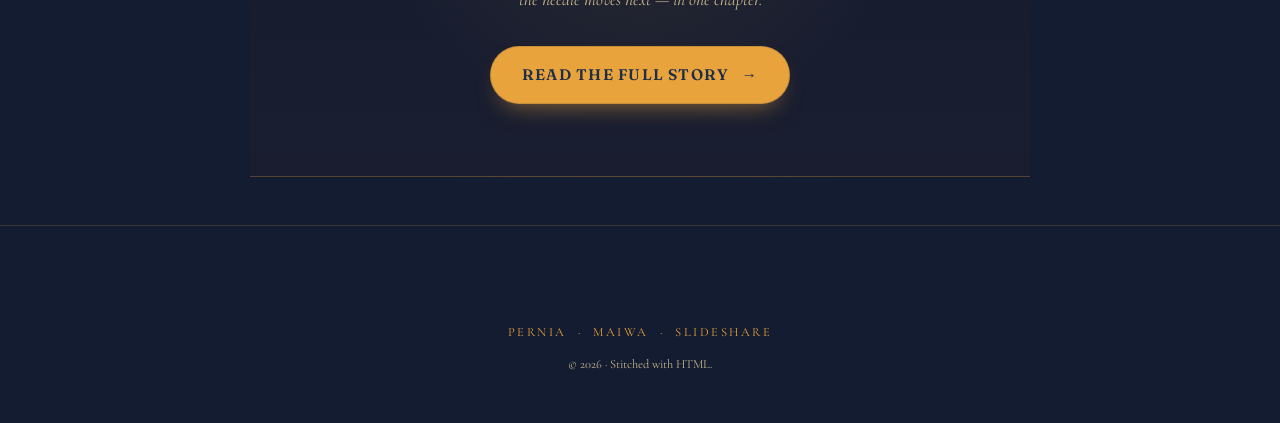
==== commit 121c3a51: "Vertically center nav brand mark, name, and subtitle" ====
--- a/index.html
+++ b/index.html
@@ -8,7 +8,7 @@
   <title>The Living Threads of Banjara</title>
   <link rel="preconnect" href="https://fonts.googleapis.com" />
   <link rel="preconnect" href="https://fonts.gstatic.com" crossorigin />
-  <link rel="stylesheet" href="styles.css?v=5" />
+  <link rel="stylesheet" href="styles.css?v=6" />
   <link rel="icon" href="data:image/svg+xml;utf8,<svg xmlns='http://www.w3.org/2000/svg' viewBox='0 0 32 32'><circle cx='16' cy='16' r='14' fill='%23e8a33d' stroke='%23c84b31' stroke-width='2'/><circle cx='13' cy='13' r='3' fill='%23fff8e7'/></svg>" />
 </head>
 <body>
--- a/styles.css
+++ b/styles.css
@@ -276,12 +276,15 @@
 
 .nav__brand {
   display: inline-flex;
-  align-items: baseline;
+  align-items: center;
   gap: var(--space-3);
   text-decoration: none;
   color: var(--mirror);
   font-size: 1.35rem;
-}
+  line-height: 1;
+}
+.nav__brand-name { line-height: 1; }
+.nav__brand-sub { line-height: 1; align-self: center; }
 .nav__brand-name {
   font-family: "Fraunces", "Playfair Display", Georgia, serif;
   font-variation-settings: "SOFT" 60, "opsz" 144, "wght" 800;
